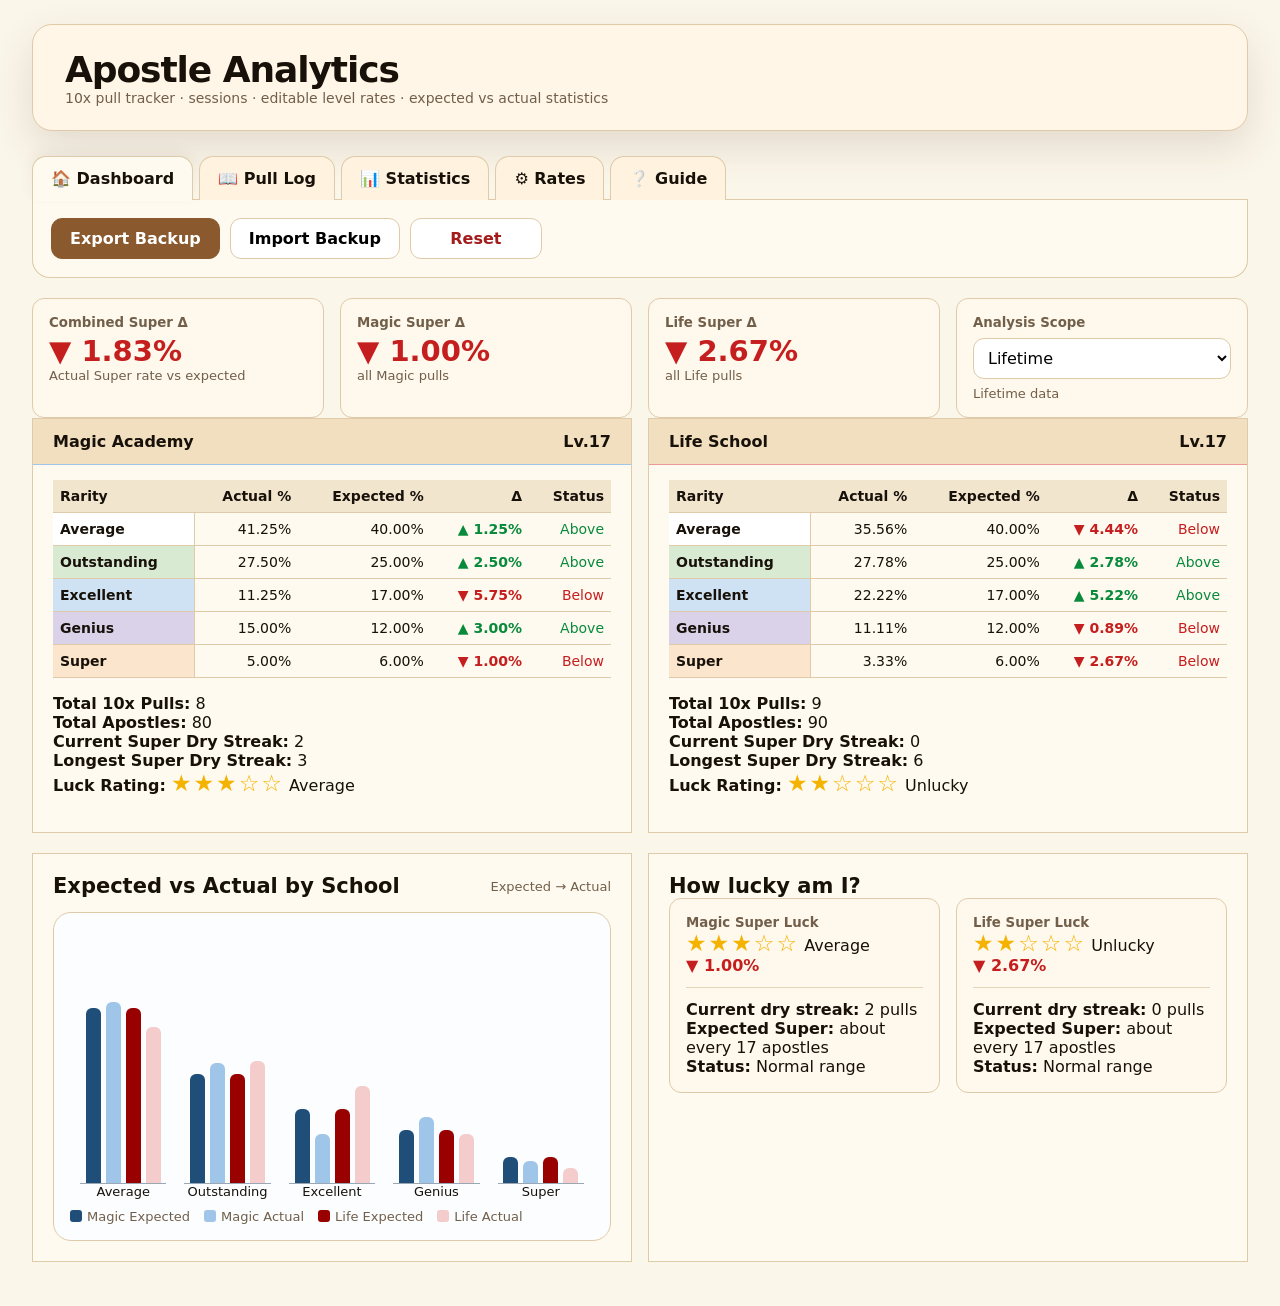
==== tools/apostle-analytics/index.html @ 28561709 "Update index.html" ====
<!DOCTYPE html><html lang="en"><head><meta charset="utf-8"><meta name="viewport" content="width=device-width,initial-scale=1"><title>Apostle Analytics | Snail Lab</title><style>
:root{--bg:#f7efe0;--panel:#fffaf0;--ink:#17110a;--muted:#715f4a;--line:#dfcaa9;--navy:#8a5a2e;--magic:#9fc5e8;--magicDark:#1f4e79;--life:#ea9999;--lifeDark:#990000;--lifeLight:#f4cccc;--avg:#fff;--out:#d9ead3;--exc:#cfe2f3;--gen:#d9d2e9;--sup:#fce5cd;--good:#088a3b;--bad:#c51e1e;--warn:#fff2cc;--shadow:0 16px 38px rgba(22,33,54,.12);--r:22px}*{box-sizing:border-box}body{margin:0;font-family:Inter,system-ui,-apple-system,Segoe UI,Arial,sans-serif;background:#fbf6ea;color:var(--ink)}header{background:#fff6e7;border:1px solid var(--line);border-radius:20px;margin:24px 32px 0;box-shadow:0 16px 40px rgba(76,52,28,.14)}.top{max-width:1500px;margin:0 auto;padding:24px 32px;display:flex;gap:18px;align-items:center;justify-content:space-between}h1{margin:0;font-size:36px;letter-spacing:-.03em}.sub,.muted{color:var(--muted);font-size:14px}.header-actions{display:flex;align-items:center;gap:10px;flex-wrap:wrap}.tool-menu{position:relative}.tool-menu-btn{padding:9px 14px}.tool-menu-panel{position:absolute;right:0;top:calc(100% + 8px);display:none;min-width:180px;background:#fffaf0;border:1px solid var(--line);border-radius:14px;box-shadow:var(--shadow);padding:8px;z-index:20}.tool-menu.open .tool-menu-panel{display:grid;gap:7px}.tool-menu-panel button{width:100%;text-align:left}.tool-menu-panel .danger{text-align:left}.btns{display:flex;gap:9px;flex-wrap:wrap}button,input,select{font:inherit}button{border:1px solid var(--line);background:white;border-radius:11px;padding:9px 13px;font-weight:750;cursor:pointer}button.primary{background:var(--navy);border-color:var(--navy);color:white}button.primary:hover{filter:brightness(.95)}button.danger{color:#a31b1b}.layout{max-width:1500px;margin:0 auto;padding:24px 32px;display:grid;grid-template-columns:180px 1fr;gap:24px}.tool-nav{background:#fff8ec;border:1px solid var(--line);border-radius:16px 16px 0 0;box-shadow:none;padding:0;height:max-content;position:sticky;top:16px;overflow:hidden}.navbtn{display:block;width:100%;text-align:left;margin:0;border-radius:0;background:transparent;border:0;border-bottom:1px solid rgba(223,202,169,.55);padding:14px 18px}.navbtn.active{background:var(--navy);color:white}main{min-width:0}.view{display:none}.view.active{display:block}.card{background:#fffaf0;border:1px solid var(--line);border-radius:0;box-shadow:none;padding:20px;margin-bottom:20px}.section-title{display:flex;align-items:center;justify-content:space-between;gap:12px;margin-bottom:14px}h2{margin:0;font-size:21px}.grid{display:grid;gap:16px}.g2{grid-template-columns:repeat(2,minmax(0,1fr))}.g4{grid-template-columns:repeat(4,minmax(0,1fr))}.metric{background:#fff8ec;border:1px solid var(--line);border-radius:12px;padding:16px;box-shadow:none}.metric small{display:block;color:var(--muted);font-weight:800}.value{font-size:29px;font-weight:900;margin-top:4px}.good{color:var(--good)!important}.bad{color:var(--bad)!important}.school-head{margin:-20px -20px 15px;padding:13px 20px;font-weight:900;display:flex;justify-content:space-between}.magic-head{background:var(--magic)}.life-head{background:var(--life)}table{width:100%;border-collapse:collapse;font-size:14px}th,td{border-bottom:1px solid var(--line);padding:8px 7px;text-align:right}th:first-child,td:first-child{text-align:left}th{background:#f2f5f9}.ravg{background:var(--avg)}.rout{background:var(--out)}.rexc{background:var(--exc)}.rgen{background:var(--gen)}.rsuper{background:var(--sup)}.delta{font-weight:900}label{display:block;font-size:13px;font-weight:800;margin:10px 0 5px}input,select{width:100%;border:1px solid var(--line);border-radius:11px;padding:9px 10px;background:white}.row{display:flex;gap:10px;align-items:end;flex-wrap:wrap}.row>*{flex:1;min-width:115px}.note{background:var(--warn);border:1px solid #eddc9a;border-radius:14px;padding:12px;color:#5c4a00;font-size:14px}.log-grid{display:grid;grid-template-columns:1fr 1fr;gap:22px}.log-table-wrap{max-height:620px;overflow:auto;border:1px solid var(--line);border-radius:16px}.log-table th{position:sticky;top:0;z-index:1}.log-table input{padding:5px;text-align:center;border-radius:8px}.log-table tr.break td{border-top:3px solid #8aa0b8}.total-ok{background:#d9f8e3;font-weight:900}.total-bad{background:#ffe1e1;font-weight:900;color:var(--bad)}.chartbox{border:1px solid var(--line);border-radius:18px;padding:16px;background:#fbfdff}.bar-chart{height:270px;display:flex;align-items:end;gap:18px;padding:10px 10px 0}.group{flex:1;min-width:70px;text-align:center}.bars{height:220px;display:flex;align-items:end;justify-content:center;gap:5px;border-bottom:1px solid #9aa7b5}.bars span{width:15px;border-radius:6px 6px 0 0;display:block;min-height:2px}.mexp{background:var(--magicDark)}.mact{background:var(--magic)}.lexp{background:var(--lifeDark)}.lact{background:var(--lifeLight)}.legend{display:flex;gap:14px;flex-wrap:wrap;font-size:13px;color:var(--muted);margin-top:10px}.key{display:inline-block;width:12px;height:12px;border-radius:3px;margin-right:5px;vertical-align:-1px}.timeline{height:330px}.analytics-grid{display:grid;grid-template-columns:minmax(360px,.82fr) minmax(420px,1.18fr);gap:20px}.session-stats-wrap{margin-top:12px}.session-summary-table{border:1px solid var(--line);border-radius:14px;overflow:hidden;margin-bottom:14px}.session-detail-grid{display:grid;grid-template-columns:repeat(2,minmax(0,1fr));gap:16px}.session-detail-grid .card{margin-bottom:0}.session-detail-grid .school-head{margin:-20px -20px 15px}@media(max-width:900px){.session-detail-grid{grid-template-columns:1fr}}.session-actions{display:flex;justify-content:space-between;align-items:center;gap:12px;flex-wrap:wrap}.session-note{color:var(--muted);font-size:13px}.timeline svg{width:100%;height:100%}.session-pill{display:inline-flex;gap:8px;background:#eef2ff;color:#24346b;border-radius:999px;padding:6px 10px;font-weight:900;font-size:13px}.stars{font-size:23px;letter-spacing:2px;color:#f5b301}.small{font-size:13px}
.session-row button{align-self:end}.school-head{background:#f1dfbf!important;color:#17110a}.magic-head{border-bottom:1px solid #9fc5e8}.life-head{border-bottom:1px solid #ea9999}.ravg,.rout,.rexc,.rgen,.rsuper{background:#fffaf0}th{background:#f2e5ce}.log-table input{background:#fffef9}.note{display:none}
.card table tr.ravg td,
.card table tr.rout td,
.card table tr.rexc td,
.card table tr.rgen td,
.card table tr.rsuper td { background: transparent; }
.card table tr.ravg td:first-child, .log-table td.ravg, input.addInput[data-r="avg"] { background: var(--avg); }
.card table tr.rout td:first-child, .log-table td.rout, input.addInput[data-r="out"] { background: var(--out); }
.card table tr.rexc td:first-child, .log-table td.rexc, input.addInput[data-r="exc"] { background: var(--exc); }
.card table tr.rgen td:first-child, .log-table td.rgen, input.addInput[data-r="gen"] { background: var(--gen); }
.card table tr.rsuper td:first-child, .log-table td.rsuper, input.addInput[data-r="super"] { background: var(--sup); }
.card table tr.ravg td:first-child,
.card table tr.rout td:first-child,
.card table tr.rexc td:first-child,
.card table tr.rgen td:first-child,
.card table tr.rsuper td:first-child {
  font-weight: 900;
  border-right: 1px solid var(--line);
}
.log-table input { background: rgba(255,255,255,.82); }
.top .btns button{padding:8px 14px;font-size:14px}
#log .card:first-child{padding-bottom:22px}
#log .session-row{margin-bottom:18px!important}
#log .row:not(.session-row){gap:12px}
#log .row:not(.session-row)>div{min-width:120px}
#log .row:not(.session-row)>button{min-width:150px;max-width:180px}
.log-table th:first-child,.log-table td:first-child{text-align:center;width:48px}
.tool-nav{border-radius:16px;box-shadow:0 14px 32px rgba(76,52,28,.08)}
.navbtn.active{font-weight:900}
@media(max-width:1100px){.layout{grid-template-columns:1fr}.tool-nav{position:static}.g4{grid-template-columns:repeat(2,1fr)}.log-grid,.g2,.analytics-grid{grid-template-columns:1fr}}@media(max-width:650px){.top,.layout{padding:14px}.g4{grid-template-columns:1fr}.bar-chart{gap:7px}.bars span{width:10px}h1{font-size:21px}}

/* Apostle tabs layout polish */
.top{justify-content:flex-start;}
.layout{display:block;max-width:1500px;margin:0 auto;padding:24px 32px;}
.tool-nav{position:static;display:flex;align-items:flex-end;gap:0;background:transparent;border:0;border-radius:0;box-shadow:none;overflow:visible;margin:0 0 0 0;padding:0;}
.navbtn{width:auto;display:inline-flex;align-items:center;gap:6px;text-align:center;border:1px solid var(--line);border-bottom:0;border-radius:14px 14px 0 0;background:#fff8ec;margin:0 6px 0 0;padding:12px 18px;}
.navbtn.active{background:var(--navy);border-color:var(--navy);color:white;}
.utility-actions{background:#fffaf0;border:1px solid var(--line);padding:18px;border-radius:0 18px 18px 18px;margin-bottom:20px;display:flex;gap:10px;flex-wrap:wrap;align-items:center;}
.utility-actions button{padding:10px 18px;min-width:132px;}
.view>.grid:first-child,.view>.card:first-child{margin-top:0;}
@media(max-width:650px){.layout{padding:14px}.tool-nav{overflow-x:auto;white-space:nowrap;padding-bottom:0}.navbtn{flex:0 0 auto;padding:10px 14px}.utility-actions{border-radius:0 14px 14px 14px}.utility-actions button{flex:1;min-width:120px}}

/* Biozilla-style top tabs */
.tool-nav{align-items:flex-end;margin-bottom:0;border-bottom:1px solid var(--line);}
.navbtn{background:#fff3df;color:var(--ink);font-weight:850;border-color:var(--line);position:relative;top:1px;}
.navbtn.active{background:#fffaf0!important;color:var(--ink)!important;border-color:var(--line)!important;border-bottom-color:#fffaf0!important;box-shadow:0 -4px 14px rgba(76,52,28,.06);}
.navbtn.active::after{content:"";position:absolute;left:0;right:0;bottom:-1px;height:2px;background:#fffaf0;}
.utility-actions{border-top:0;border-radius:0 0 18px 18px;margin-top:0;}
.dashboard-luck-grid{display:grid;grid-template-columns:1fr 1fr;gap:16px;}
.luck-prediction{margin-top:12px;padding-top:12px;border-top:1px solid rgba(223,202,169,.75);}
.stats-scope-card{border-radius:18px 18px 0 0;margin-bottom:20px;}
.stats-scope-row{display:grid;grid-template-columns:minmax(220px,360px) 1fr;gap:14px;align-items:end;}
#sessionStats .grid{margin-top:12px;}
@media(max-width:900px){.dashboard-luck-grid,.stats-scope-row{grid-template-columns:1fr}}

</style><link rel="stylesheet" href="/snail-lab/styles.css?v=4"></head><body>
<div class="app-shell">
  <div id="shared-sidebar"></div>
  <main class="main tool-main apostle-main">
<header><div class="top"><div><h1>Apostle Analytics</h1><div class="sub">10x pull tracker · sessions · editable level rates · expected vs actual statistics</div></div></div></header><div class="layout"><nav class="tool-nav"><button class="navbtn active" data-view="dashboard">🏠 Dashboard</button><button class="navbtn" data-view="log">📖 Pull Log</button><button class="navbtn" data-view="stats">📊 Statistics</button><button class="navbtn" data-view="rates">⚙️ Rates</button><button class="navbtn" data-view="guide">❔ Guide</button></nav><div class="utility-actions"><button class="primary" id="exportBtn" type="button">Export Backup</button><button id="importBtn" type="button">Import Backup</button><button class="danger" id="resetBtn" type="button">Reset</button></div><main>
<section id="dashboard" class="view active"><div class="grid g4"><div class="metric"><small>Combined Super Δ</small><div class="value" id="combinedDelta">0%</div><div class="muted small">Actual Super rate vs expected</div></div><div class="metric"><small>Magic Super Δ</small><div class="value" id="magicLuck">0%</div><div class="muted small">all Magic pulls</div></div><div class="metric"><small>Life Super Δ</small><div class="value" id="lifeLuck">0%</div><div class="muted small">all Life pulls</div></div><div class="metric"><small>Analysis Scope</small><select id="dashboardScope" style="margin-top:8px"></select><div class="muted small" id="dashboardScopeSub" style="margin-top:7px">Lifetime data</div></div></div><div class="grid g2"><div class="card"><div class="school-head magic-head"><span>Magic Academy</span><span id="dashMagicLevel">Lv.17</span></div><div id="dashMagicTable"></div></div><div class="card"><div class="school-head life-head"><span>Life School</span><span id="dashLifeLevel">Lv.17</span></div><div id="dashLifeTable"></div></div></div><div class="grid g2"><div class="card"><div class="section-title"><h2>Expected vs Actual by School</h2><span class="muted small">Expected → Actual</span></div><div id="dashChart" class="chartbox"></div></div><div class="card"><h2>How lucky am I?</h2><div id="luckCards"></div></div></div></section>
<section id="log" class="view"><div class="card"><div class="section-title"><h2>Add 10x Pull</h2><span class="session-pill">Current: <span id="activeSessionPill">Session 1</span></span></div><div class="row session-row" style="margin-bottom:12px"><div><label>Pull Log Session View</label><select id="logSessionSelect"></select></div><button class="primary" id="newSessionBtn">Start New Session</button><div><label>Rename Active Session</label><input id="sessionNameInput" placeholder="Morning pulls"></div><button id="renameSessionBtn">Rename</button></div><div class="row"><div><label>School</label><select id="addSchool"><option>Magic</option><option>Life</option></select></div><div><label>Average</label><input class="addInput" data-r="avg" type="number" min="0" max="10" value="0"></div><div><label>Outstanding</label><input class="addInput" data-r="out" type="number" min="0" max="10" value="0"></div><div><label>Excellent</label><input class="addInput" data-r="exc" type="number" min="0" max="10" value="0"></div><div><label>Genius</label><input class="addInput" data-r="gen" type="number" min="0" max="10" value="0"></div><div><label>Super</label><input class="addInput" data-r="super" type="number" min="0" max="10" value="0"></div><div><label>Total</label><input id="addTotal" readonly value="0"></div><button class="primary" id="addPullBtn">Add</button></div></div><div class="card"><div class="session-actions"><h2>Session Statistics</h2><span class="session-note">Selected Pull Log session only</span></div><div id="sessionStats" class="session-stats-wrap"></div></div><div class="log-grid"><div class="card"><div class="school-head magic-head"><span>Magic Academy Pulls</span><span id="magicLogCount"></span></div><div class="log-table-wrap"><table class="log-table" id="magicLogTable"></table></div></div><div class="card"><div class="school-head life-head"><span>Life School Pulls</span><span id="lifeLogCount"></span></div><div class="log-table-wrap"><table class="log-table" id="lifeLogTable"></table></div></div></div></section>
<section id="stats" class="view"><div class="card stats-scope-card"><div class="section-title"><h2>Statistics View</h2><span class="muted small" id="statsScopeSub">Lifetime data</span></div><div class="stats-scope-row"><div><label>View</label><select id="statsScope"></select></div><div class="muted small">Changes the Academy tables, Compare Schools, and Rate Gap Timeline together.</div></div></div><div class="grid g2"><div class="card"><div class="school-head magic-head"><span>Magic Academy</span></div><div id="statsMagic"></div></div><div class="card"><div class="school-head life-head"><span>Life School</span></div><div id="statsLife"></div></div></div><div class="analytics-grid"><div class="card"><h2>Compare Schools</h2><div id="compareSchools"></div></div><div class="card"><div class="section-title"><h2>Rate Gap Timeline</h2><span class="muted small">Δ = Actual % − Expected %</span></div><div class="row"><div><label>Metric</label><select id="timelineMetric"><option value="overall">Overall</option><option value="avg">Average</option><option value="out">Outstanding</option><option value="exc">Excellent</option><option value="gen">Genius</option><option value="super">Super</option></select></div></div><div id="timelineChart" class="chartbox timeline" style="margin-top:16px"></div></div></div></section>
<section id="rates" class="view"><div class="card"><div class="section-title"><h2>Current Levels</h2><span class="muted small">New pulls use these levels automatically</span></div><div class="row"><div><label>Magic Level</label><input id="magicLevel" type="number" min="1"></div><div><label>Life Level</label><input id="lifeLevel" type="number" min="1"></div><button id="saveLevelsBtn">Save Levels</button></div></div><div class="card"><h2>Edit Rates by School + Level</h2><div class="row"><div><label>School</label><select id="rateSchool"><option>Magic</option><option>Life</option></select></div><div><label>Level</label><input id="rateLevel" type="number" min="1" value="17"></div></div><div class="row"><div><label>Average %</label><input class="rateInput" data-r="avg" type="number" step=".01"></div><div><label>Outstanding %</label><input class="rateInput" data-r="out" type="number" step=".01"></div><div><label>Excellent %</label><input class="rateInput" data-r="exc" type="number" step=".01"></div><div><label>Genius %</label><input class="rateInput" data-r="gen" type="number" step=".01"></div><div><label>Super %</label><input class="rateInput" data-r="super" type="number" step=".01"></div><button class="primary" id="saveRatesBtn">Save Rates</button></div><div class="note" style="margin-top:14px">Old pulls stay accurate because each pull stores the school level from when it was entered.</div></div><div class="card"><h2>Saved Rates</h2><div id="savedRates"></div></div></section>
<section id="guide" class="view"><div class="card"><h2>How to use</h2><p>Start a new current session before your morning/evening summons. Add each 10x pull in the Pull Log. If a school levels up, update its level and rates before logging new pulls.</p><p><b>Δ</b> means Actual % minus Expected %. ▲ means above expected; ▼ means below expected.</p><p>Use Export Backup before clearing browser data or moving devices.</p></div></section>
</main></div><script>
const R=[["avg","Average","ravg"],["out","Outstanding","rout"],["exc","Excellent","rexc"],["gen","Genius","rgen"],["super","Super","rsuper"]],DEFAULT={avg:.40,out:.25,exc:.17,gen:.12,super:.06};
const seed=[["Magic",1,17,5,2,0,2,1],["Magic",1,17,4,2,2,1,1],["Magic",1,17,6,3,1,0,0],["Magic",1,17,4,5,0,1,0],["Magic",1,17,3,2,3,2,0],["Magic",1,17,4,1,1,2,2],["Magic",1,17,2,4,1,3,0],["Magic",1,17,5,3,1,1,0],["Life",1,17,3,3,1,3,0],["Life",1,17,4,2,2,2,0],["Life",1,17,3,3,3,1,0],["Life",1,17,4,3,3,0,0],["Life",1,17,5,2,2,1,0],["Life",1,17,6,2,2,0,0],["Life",1,17,2,4,2,1,1],["Life",1,17,4,2,3,1,0],["Life",1,17,1,4,2,1,2]].map(a=>({school:a[0],session:a[1],level:a[2],avg:a[3],out:a[4],exc:a[5],gen:a[6],super:a[7]}));
let state=JSON.parse(localStorage.getItem("snailApostleV1")||"null")||{levels:{Magic:17,Life:17},activeSession:1,sessions:{1:{name:"Session 1"}},rates:{Magic:{17:DEFAULT},Life:{17:DEFAULT}},pulls:seed};
function save(){localStorage.setItem("snailApostleV1",JSON.stringify(state))}function rate(s,l){return {...DEFAULT,...((state.rates[s]||{})[String(l)]||{})}}function sum(p){return R.reduce((a,[k])=>a+(+p[k]||0),0)}function pct(n){return(n*100).toFixed(2)+"%"}function spct(n){return(n>=0?"▲ ":"▼ ")+Math.abs(n*100).toFixed(2)+"%"}function cls(n){return n>=0?"good":"bad"}function filtered(s=null,se=null){return state.pulls.filter(p=>(!s||p.school==s)&&(!se||p.session==se))}function sessionName(n){return(state.sessions[n]&&state.sessions[n].name)||("Session "+n)}
function summarize(s,se=null,rows=null){let arr=rows||filtered(s,se),c=Object.fromEntries(R.map(([k])=>[k,0])),e=Object.fromEntries(R.map(([k])=>[k,0])),total=0;arr.forEach(p=>{let t=sum(p),ra=rate(p.school,p.level);total+=t;R.forEach(([k])=>{c[k]+=+p[k]||0;e[k]+=t*ra[k]})});return{rows:arr,c,e,total}}
function deltaFor(s,k,se=null,rows=null){let z=summarize(s,se,rows);if(!z.total)return 0;if(k=="overall"){let d=0;R.forEach(([x])=>d+=Math.abs(z.c[x]/z.total-z.e[x]/z.total));return d/5}return z.c[k]/z.total-z.e[k]/z.total}
function dry(s,type,se=null){let rows=filtered(s,se),cur=0,best=0;rows.forEach(p=>{if((+p.super||0)>0){best=Math.max(best,cur);cur=0}else cur++});if(type=="current"){let c=0;for(let i=rows.length-1;i>=0;i--){if((+rows[i].super||0)>0)break;c++}return c}return Math.max(best,cur)}function luckScore(s,se=null){let d=deltaFor(s,"super",se);if(d>.04)return 5;if(d>.015)return 4;if(d>-.015)return 3;if(d>-.04)return 2;return 1}function stars(n){return`<span class="stars">${"★".repeat(n)}${"☆".repeat(5-n)}</span> ${["","Very unlucky","Unlucky","Average","Lucky","Very lucky"][n]}`}
function table(s,se=null){let z=summarize(s,se),h='<table><thead><tr><th>Rarity</th><th>Actual %</th><th>Expected %</th><th>Δ</th><th>Status</th></tr></thead><tbody>';R.forEach(([k,l,rc])=>{let a=z.total?z.c[k]/z.total:0,e=z.total?z.e[k]/z.total:rate(s,state.levels[s])[k],d=a-e;h+=`<tr class="${rc}"><td>${l}</td><td>${pct(a)}</td><td>${pct(e)}</td><td class="delta ${cls(d)}">${spct(d)}</td><td class="${cls(d)}">${d>=0?"Above":"Below"}</td></tr>`});return h+`</tbody></table><p><b>Total 10x Pulls:</b> ${z.rows.length}<br><b>Total Apostles:</b> ${z.total}<br><b>Current Super Dry Streak:</b> ${dry(s,"current",se)}<br><b>Longest Super Dry Streak:</b> ${dry(s,"longest",se)}<br><b>Luck Rating:</b> ${stars(luckScore(s,se))}</p>`}
function barChart(id,se=null){let max=.5,h='<div class="bar-chart">';R.forEach(([k,l])=>{let m=summarize("Magic",se),li=summarize("Life",se),me=m.total?m.e[k]/m.total:rate("Magic",state.levels.Magic)[k],ma=m.total?m.c[k]/m.total:0,le=li.total?li.e[k]/li.total:rate("Life",state.levels.Life)[k],la=li.total?li.c[k]/li.total:0;h+=`<div class="group"><div class="bars"><span class="mexp" style="height:${me/max*100}%"></span><span class="mact" style="height:${ma/max*100}%"></span><span class="lexp" style="height:${le/max*100}%"></span><span class="lact" style="height:${la/max*100}%"></span></div><div class="small">${l}</div></div>`});document.getElementById(id).innerHTML=h+'</div><div class="legend"><span><i class="key mexp"></i>Magic Expected</span><span><i class="key mact"></i>Magic Actual</span><span><i class="key lexp"></i>Life Expected</span><span><i class="key lact"></i>Life Actual</span></div>'}
function dashboardScopeControls(){let el=document.getElementById("dashboardScope");if(!el)return null;let old=el.value||"Lifetime",ss=[...new Set(state.pulls.map(p=>p.session).concat([state.activeSession]))].sort((a,b)=>a-b);el.innerHTML='<option value="Lifetime">Lifetime</option><option value="Current">Current Session</option>'+ss.map(s=>`<option value="${s}">${sessionName(s)}</option>`).join("");el.value=[...el.options].some(o=>o.value==old)?old:"Lifetime";el.onchange=renderAll;let v=el.value,se=v=="Lifetime"?null:(v=="Current"?state.activeSession:+v);let sub=document.getElementById("dashboardScopeSub");if(sub)sub.textContent=v=="Lifetime"?"Lifetime data":(v=="Current"?"Current session: "+sessionName(state.activeSession):"Viewing "+sessionName(+v));return se}
function renderDashboard(){let dashScope=dashboardScopeControls();dashMagicLevel.textContent="Lv."+state.levels.Magic;dashLifeLevel.textContent="Lv."+state.levels.Life;dashMagicTable.innerHTML=table("Magic",dashScope);dashLifeTable.innerHTML=table("Life",dashScope);let md=deltaFor("Magic","super",dashScope),ld=deltaFor("Life","super",dashScope),cd=(md+ld)/2;[[combinedDelta,cd],[magicLuck,md],[lifeLuck,ld]].forEach(([el,v])=>{el.textContent=spct(v);el.className="value "+cls(v)});barChart("dashChart",dashScope);luckCards.innerHTML=`<div class="dashboard-luck-grid"><div class="metric"><small>Magic Super Luck</small><div>${stars(luckScore("Magic",dashScope))}</div><b class="${cls(md)}">${spct(md)}</b><div class="luck-prediction"><b>Current dry streak:</b> ${dry("Magic","current",dashScope)} pulls<br><b>Expected Super:</b> about every ${Math.round(1/rate("Magic",state.levels.Magic).super)} apostles<br><b>Status:</b> ${dry("Magic","current",dashScope)>Math.round(1/rate("Magic",state.levels.Magic).super)?"Slightly overdue":"Normal range"}</div></div><div class="metric"><small>Life Super Luck</small><div>${stars(luckScore("Life",dashScope))}</div><b class="${cls(ld)}">${spct(ld)}</b><div class="luck-prediction"><b>Current dry streak:</b> ${dry("Life","current",dashScope)} pulls<br><b>Expected Super:</b> about every ${Math.round(1/rate("Life",state.levels.Life).super)} apostles<br><b>Status:</b> ${dry("Life","current",dashScope)>Math.round(1/rate("Life",state.levels.Life).super)?"Slightly overdue":"Normal range"}</div></div></div>`}
function logSessionValue(){let el=document.getElementById("logSessionSelect");return el&&el.value?+el.value:state.activeSession}
function syncLogSessionSelect(){let el=document.getElementById("logSessionSelect");if(!el)return;let old=el.value||String(state.activeSession),ss=[...new Set(state.pulls.map(p=>p.session).concat([state.activeSession]))].sort((a,b)=>a-b);el.innerHTML=ss.map(s=>`<option value="${s}">${sessionName(s)}</option>`).join("");el.value=ss.includes(+old)?old:String(state.activeSession)}
function logTable(s,id){let selected=logSessionValue(),rows=filtered(s,selected),h='<thead><tr><th>#</th><th>Average</th><th>Outstanding</th><th>Excellent</th><th>Genius</th><th>Super</th><th>Total</th><th></th></tr></thead><tbody>';rows.forEach((p,idx)=>{let gi=state.pulls.indexOf(p),within=rows.indexOf(p)+1,br=(idx%10==0&&idx>0)?"break":"";h+=`<tr class="${br}"><td>${within}</td>${R.map(([k,l,rc])=>`<td class="${rc}"><input data-i="${gi}" data-k="${k}" type="number" min="0" max="10" value="${p[k]||0}"></td>`).join("")}<td class="${sum(p)==10?"total-ok":"total-bad"}">${sum(p)}</td><td><button data-del="${gi}">Delete</button></td></tr>`});if(!rows.length)h+=`<tr><td colspan="8" style="text-align:center;color:var(--muted);padding:22px">No ${s} pulls in ${sessionName(selected)} yet.</td></tr>`;document.getElementById(id).innerHTML=h+"</tbody>";document.getElementById(s.toLowerCase()+"LogCount").textContent=sessionName(selected)+" · "+rows.length+" pulls"}
function renderLog(){syncLogSessionSelect();logTable("Magic","magicLogTable");logTable("Life","lifeLogTable");activeSessionPill.textContent=sessionName(state.activeSession);let sel=document.getElementById("logSessionSelect");if(sel)sel.onchange=renderLog;document.querySelectorAll(".log-table input").forEach(i=>i.onchange=e=>{state.pulls[+e.target.dataset.i][e.target.dataset.k]=+e.target.value||0;save();renderAll()});document.querySelectorAll("button[data-del]").forEach(b=>b.onclick=e=>{state.pulls.splice(+e.target.dataset.del,1);save();renderAll()})}
function statsScopeControls(){let el=document.getElementById("statsScope");if(!el)return null;let old=el.value||"Lifetime",ss=[...new Set(state.pulls.map(p=>p.session).concat([state.activeSession]))].sort((a,b)=>a-b);el.innerHTML='<option value="Lifetime">Lifetime</option><option value="Current">Current Session</option>'+ss.map(s=>`<option value="${s}">${sessionName(s)}</option>`).join("");el.value=[...el.options].some(o=>o.value==old)?old:"Lifetime";el.onchange=renderAll;let v=el.value,se=v=="Lifetime"?null:(v=="Current"?state.activeSession:+v);let sub=document.getElementById("statsScopeSub");if(sub)sub.textContent=v=="Lifetime"?"Lifetime data":(v=="Current"?"Current session: "+sessionName(state.activeSession):"Viewing "+sessionName(+v));return se}
function renderTimeline(se=null){let k=timelineMetric.value;function pts(s){let rows=filtered(s,se);return rows.map((p,i)=>{let sub=rows.slice(0,i+1),c=Object.fromEntries(R.map(([kk])=>[kk,0])),e=Object.fromEntries(R.map(([kk])=>[kk,0])),tot=0;sub.forEach(q=>{let t=sum(q),ra=rate(q.school,q.level);tot+=t;R.forEach(([kk])=>{c[kk]+=+q[kk]||0;e[kk]+=t*ra[kk]})});if(!tot)return 0;if(k=="overall"){let d=0;R.forEach(([kk])=>d+=Math.abs(c[kk]/tot-e[kk]/tot));return d/5}return c[k]/tot-e[k]/tot})}let M=pts("Magic"),L=pts("Life"),all=[...M,...L,0],min=Math.min(...all)-.02,max=Math.max(...all)+.02,w=900,h=300,p=38;if(!M.length&&!L.length){timelineChart.innerHTML='<div class="muted small" style="padding:30px;text-align:center">No pulls in this view yet.</div>';return}function line(a){return a.map((y,i)=>`${p+(a.length<=1?0:i/(a.length-1)*(w-p*2))},${h-p-((y-min)/(max-min))*(h-p*2)}`).join(" ")}let zero=h-p-((0-min)/(max-min))*(h-p*2);timelineChart.innerHTML=`<svg viewBox="0 0 ${w} ${h}"><line x1="${p}" y1="${zero}" x2="${w-p}" y2="${zero}" stroke="#b8c4d1" stroke-width="2"/><polyline points="${line(M)}" fill="none" stroke="#1f4e79" stroke-width="4" stroke-linecap="round"/><polyline points="${line(L)}" fill="none" stroke="#990000" stroke-width="4" stroke-linecap="round"/><text x="${p}" y="20" fill="#637083" font-size="14">Selected statistics view only</text><text x="${w-180}" y="22" fill="#1f4e79" font-size="14">━ Magic</text><text x="${w-95}" y="22" fill="#990000" font-size="14">━ Life</text></svg>`}
function renderStats(){let se=statsScopeControls();statsMagic.innerHTML=table("Magic",se);statsLife.innerHTML=table("Life",se);compareSchools.innerHTML='<div id="compareChart" class="chartbox"></div>';barChart("compareChart",se);renderTimeline(se)}
function renderSessions(){let box=document.getElementById("sessionStats");if(!box)return;let selected=logSessionValue();let md=deltaFor("Magic","super",selected),ld=deltaFor("Life","super",selected);box.innerHTML=`<div class="section-title"><h2>${sessionName(selected)} Statistics</h2><span class="muted small">Only the selected Pull Log session</span></div><div class="session-summary-table"><table><thead><tr><th>Session</th><th>Magic Pulls</th><th>Life Pulls</th><th>Magic Super Δ</th><th>Life Super Δ</th></tr></thead><tbody><tr><td>${sessionName(selected)}</td><td>${filtered("Magic",selected).length}</td><td>${filtered("Life",selected).length}</td><td class="${cls(md)}">${spct(md)}</td><td class="${cls(ld)}">${spct(ld)}</td></tr></tbody></table></div><div class="session-detail-grid"><div class="card"><div class="school-head magic-head"><span>Magic Academy</span></div>${table("Magic",selected)}</div><div class="card"><div class="school-head life-head"><span>Life School</span></div>${table("Life",selected)}</div></div>`}
function loadRateInputs(){let s=rateSchool.value,l=rateLevel.value,r=rate(s,l);document.querySelectorAll(".rateInput").forEach(i=>i.value=(r[i.dataset.r]*100).toFixed(2).replace(".00",""))}function renderRates(){magicLevel.value=state.levels.Magic;lifeLevel.value=state.levels.Life;loadRateInputs();let h='<table><thead><tr><th>School</th><th>Level</th><th>Average</th><th>Outstanding</th><th>Excellent</th><th>Genius</th><th>Super</th></tr></thead><tbody>';["Magic","Life"].forEach(s=>Object.keys(state.rates[s]||{}).sort((a,b)=>a-b).forEach(l=>{let r=rate(s,l);h+=`<tr><td>${s}</td><td>${l}</td>${R.map(([k])=>`<td>${pct(r[k])}</td>`).join("")}</tr>`}));savedRates.innerHTML=h+"</tbody></table>"}
function renderAll(){renderDashboard();renderLog();renderStats();renderSessions();renderRates()}document.querySelectorAll(".navbtn").forEach(b=>b.onclick=()=>{document.querySelectorAll(".navbtn,.view").forEach(x=>x.classList.remove("active"));b.classList.add("active");let target=document.getElementById(b.dataset.view);if(target)target.classList.add("active");renderAll()});document.querySelectorAll(".addInput").forEach(i=>i.oninput=()=>addTotal.value=[...document.querySelectorAll(".addInput")].reduce((a,x)=>a+(+x.value||0),0));addPullBtn.onclick=()=>{let school=addSchool.value,p={school,session:state.activeSession,level:state.levels[school]};document.querySelectorAll(".addInput").forEach(i=>p[i.dataset.r]=+i.value||0);if(sum(p)!=10){alert("Pull must total 10.");return}state.pulls.push(p);document.querySelectorAll(".addInput").forEach(i=>i.value=0);addTotal.value=0;save();renderAll()};newSessionBtn.onclick=()=>{let nums=Object.keys(state.sessions).map(Number);state.activeSession=Math.max(0,...nums)+1;state.sessions[state.activeSession]={name:"Session "+state.activeSession};let el=document.getElementById("logSessionSelect");if(el)el.value=String(state.activeSession);save();renderAll()};renameSessionBtn.onclick=()=>{let v=sessionNameInput.value.trim();if(v){state.sessions[state.activeSession].name=v;sessionNameInput.value="";save();renderAll()}};saveLevelsBtn.onclick=()=>{state.levels.Magic=+magicLevel.value||17;state.levels.Life=+lifeLevel.value||17;save();renderAll()};rateSchool.onchange=loadRateInputs;rateLevel.onchange=loadRateInputs;saveRatesBtn.onclick=()=>{let s=rateSchool.value,l=rateLevel.value;state.rates[s]=state.rates[s]||{};state.rates[s][l]={};document.querySelectorAll(".rateInput").forEach(i=>state.rates[s][l][i.dataset.r]=(+i.value||0)/100);save();renderAll()};timelineMetric.onchange=renderAll;exportBtn.onclick=()=>{let a=document.createElement("a");a.href=URL.createObjectURL(new Blob([JSON.stringify(state,null,2)],{type:"application/json"}));a.download="super-snail-apostle-backup.json";a.click();URL.revokeObjectURL(a.href)};importBtn.onclick=()=>{let i=document.createElement("input");i.type="file";i.accept=".json";i.onchange=()=>{let f=i.files[0],r=new FileReader();r.onload=()=>{state=JSON.parse(r.result);save();renderAll()};r.readAsText(f)};i.click()};resetBtn.onclick=()=>{if(confirm("Reset all data?")){localStorage.removeItem("snailApostleV1");location.reload()}};renderAll();
</script>
<script src="/snail-lab/app.js?v=4"></script>
  </main>
</div>
</body></html>
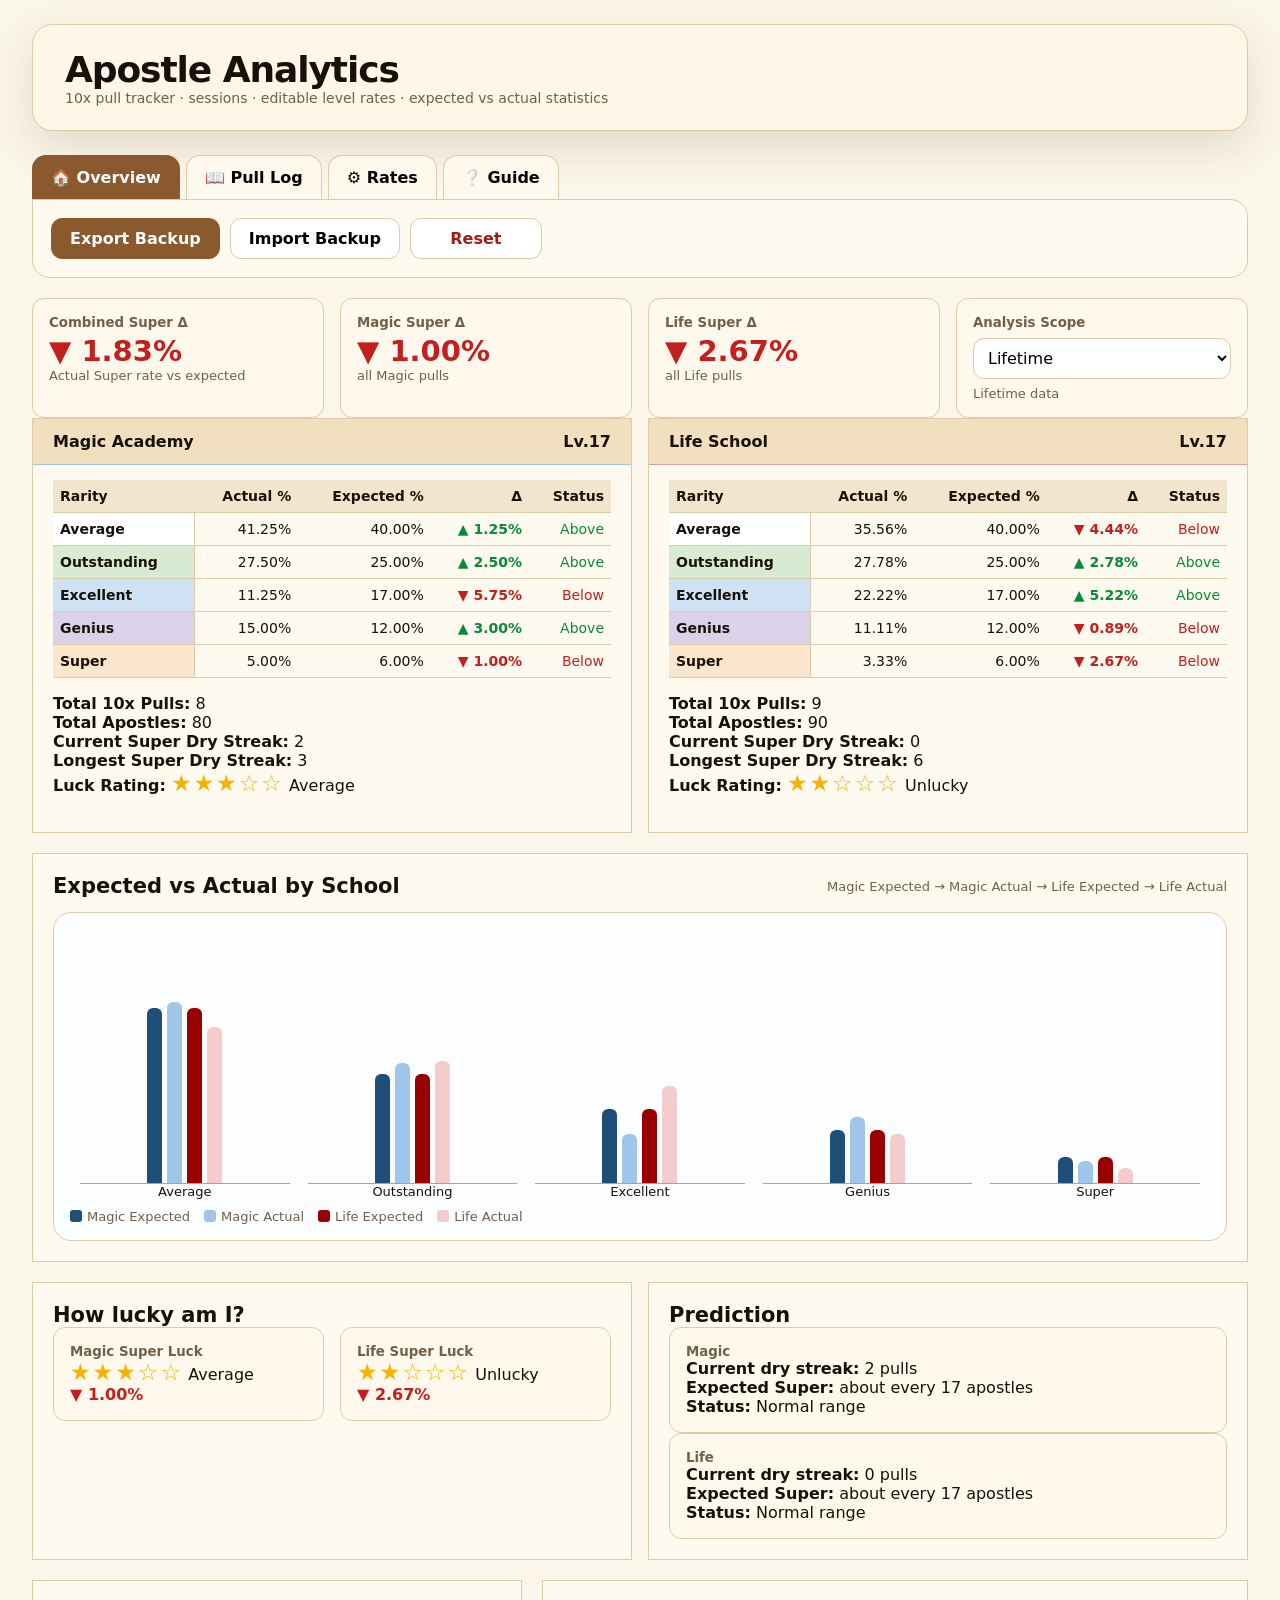
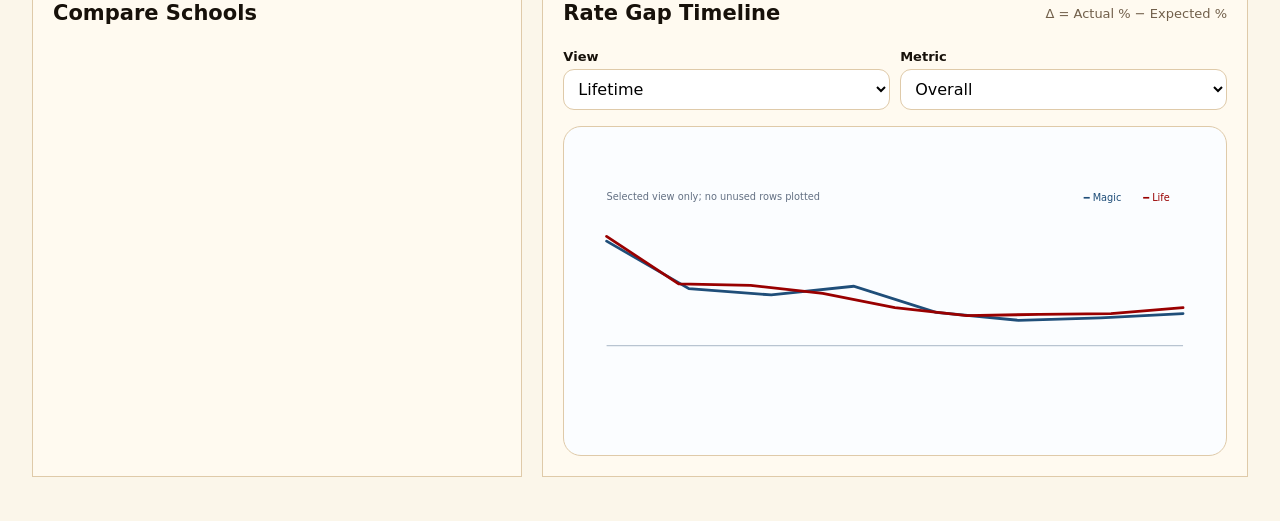
==== commit b3515b77: "Update index.html" ====
--- a/tools/apostle-analytics/index.html
+++ b/tools/apostle-analytics/index.html
@@ -1,5 +1,5 @@
 <!DOCTYPE html><html lang="en"><head><meta charset="utf-8"><meta name="viewport" content="width=device-width,initial-scale=1"><title>Apostle Analytics | Snail Lab</title><style>
-:root{--bg:#f7efe0;--panel:#fffaf0;--ink:#17110a;--muted:#715f4a;--line:#dfcaa9;--navy:#8a5a2e;--magic:#9fc5e8;--magicDark:#1f4e79;--life:#ea9999;--lifeDark:#990000;--lifeLight:#f4cccc;--avg:#fff;--out:#d9ead3;--exc:#cfe2f3;--gen:#d9d2e9;--sup:#fce5cd;--good:#088a3b;--bad:#c51e1e;--warn:#fff2cc;--shadow:0 16px 38px rgba(22,33,54,.12);--r:22px}*{box-sizing:border-box}body{margin:0;font-family:Inter,system-ui,-apple-system,Segoe UI,Arial,sans-serif;background:#fbf6ea;color:var(--ink)}header{background:#fff6e7;border:1px solid var(--line);border-radius:20px;margin:24px 32px 0;box-shadow:0 16px 40px rgba(76,52,28,.14)}.top{max-width:1500px;margin:0 auto;padding:24px 32px;display:flex;gap:18px;align-items:center;justify-content:space-between}h1{margin:0;font-size:36px;letter-spacing:-.03em}.sub,.muted{color:var(--muted);font-size:14px}.header-actions{display:flex;align-items:center;gap:10px;flex-wrap:wrap}.tool-menu{position:relative}.tool-menu-btn{padding:9px 14px}.tool-menu-panel{position:absolute;right:0;top:calc(100% + 8px);display:none;min-width:180px;background:#fffaf0;border:1px solid var(--line);border-radius:14px;box-shadow:var(--shadow);padding:8px;z-index:20}.tool-menu.open .tool-menu-panel{display:grid;gap:7px}.tool-menu-panel button{width:100%;text-align:left}.tool-menu-panel .danger{text-align:left}.btns{display:flex;gap:9px;flex-wrap:wrap}button,input,select{font:inherit}button{border:1px solid var(--line);background:white;border-radius:11px;padding:9px 13px;font-weight:750;cursor:pointer}button.primary{background:var(--navy);border-color:var(--navy);color:white}button.primary:hover{filter:brightness(.95)}button.danger{color:#a31b1b}.layout{max-width:1500px;margin:0 auto;padding:24px 32px;display:grid;grid-template-columns:180px 1fr;gap:24px}.tool-nav{background:#fff8ec;border:1px solid var(--line);border-radius:16px 16px 0 0;box-shadow:none;padding:0;height:max-content;position:sticky;top:16px;overflow:hidden}.navbtn{display:block;width:100%;text-align:left;margin:0;border-radius:0;background:transparent;border:0;border-bottom:1px solid rgba(223,202,169,.55);padding:14px 18px}.navbtn.active{background:var(--navy);color:white}main{min-width:0}.view{display:none}.view.active{display:block}.card{background:#fffaf0;border:1px solid var(--line);border-radius:0;box-shadow:none;padding:20px;margin-bottom:20px}.section-title{display:flex;align-items:center;justify-content:space-between;gap:12px;margin-bottom:14px}h2{margin:0;font-size:21px}.grid{display:grid;gap:16px}.g2{grid-template-columns:repeat(2,minmax(0,1fr))}.g4{grid-template-columns:repeat(4,minmax(0,1fr))}.metric{background:#fff8ec;border:1px solid var(--line);border-radius:12px;padding:16px;box-shadow:none}.metric small{display:block;color:var(--muted);font-weight:800}.value{font-size:29px;font-weight:900;margin-top:4px}.good{color:var(--good)!important}.bad{color:var(--bad)!important}.school-head{margin:-20px -20px 15px;padding:13px 20px;font-weight:900;display:flex;justify-content:space-between}.magic-head{background:var(--magic)}.life-head{background:var(--life)}table{width:100%;border-collapse:collapse;font-size:14px}th,td{border-bottom:1px solid var(--line);padding:8px 7px;text-align:right}th:first-child,td:first-child{text-align:left}th{background:#f2f5f9}.ravg{background:var(--avg)}.rout{background:var(--out)}.rexc{background:var(--exc)}.rgen{background:var(--gen)}.rsuper{background:var(--sup)}.delta{font-weight:900}label{display:block;font-size:13px;font-weight:800;margin:10px 0 5px}input,select{width:100%;border:1px solid var(--line);border-radius:11px;padding:9px 10px;background:white}.row{display:flex;gap:10px;align-items:end;flex-wrap:wrap}.row>*{flex:1;min-width:115px}.note{background:var(--warn);border:1px solid #eddc9a;border-radius:14px;padding:12px;color:#5c4a00;font-size:14px}.log-grid{display:grid;grid-template-columns:1fr 1fr;gap:22px}.log-table-wrap{max-height:620px;overflow:auto;border:1px solid var(--line);border-radius:16px}.log-table th{position:sticky;top:0;z-index:1}.log-table input{padding:5px;text-align:center;border-radius:8px}.log-table tr.break td{border-top:3px solid #8aa0b8}.total-ok{background:#d9f8e3;font-weight:900}.total-bad{background:#ffe1e1;font-weight:900;color:var(--bad)}.chartbox{border:1px solid var(--line);border-radius:18px;padding:16px;background:#fbfdff}.bar-chart{height:270px;display:flex;align-items:end;gap:18px;padding:10px 10px 0}.group{flex:1;min-width:70px;text-align:center}.bars{height:220px;display:flex;align-items:end;justify-content:center;gap:5px;border-bottom:1px solid #9aa7b5}.bars span{width:15px;border-radius:6px 6px 0 0;display:block;min-height:2px}.mexp{background:var(--magicDark)}.mact{background:var(--magic)}.lexp{background:var(--lifeDark)}.lact{background:var(--lifeLight)}.legend{display:flex;gap:14px;flex-wrap:wrap;font-size:13px;color:var(--muted);margin-top:10px}.key{display:inline-block;width:12px;height:12px;border-radius:3px;margin-right:5px;vertical-align:-1px}.timeline{height:330px}.analytics-grid{display:grid;grid-template-columns:minmax(360px,.82fr) minmax(420px,1.18fr);gap:20px}.session-stats-wrap{margin-top:12px}.session-summary-table{border:1px solid var(--line);border-radius:14px;overflow:hidden;margin-bottom:14px}.session-detail-grid{display:grid;grid-template-columns:repeat(2,minmax(0,1fr));gap:16px}.session-detail-grid .card{margin-bottom:0}.session-detail-grid .school-head{margin:-20px -20px 15px}@media(max-width:900px){.session-detail-grid{grid-template-columns:1fr}}.session-actions{display:flex;justify-content:space-between;align-items:center;gap:12px;flex-wrap:wrap}.session-note{color:var(--muted);font-size:13px}.timeline svg{width:100%;height:100%}.session-pill{display:inline-flex;gap:8px;background:#eef2ff;color:#24346b;border-radius:999px;padding:6px 10px;font-weight:900;font-size:13px}.stars{font-size:23px;letter-spacing:2px;color:#f5b301}.small{font-size:13px}
+:root{--bg:#f7efe0;--panel:#fffaf0;--ink:#17110a;--muted:#715f4a;--line:#dfcaa9;--navy:#8a5a2e;--magic:#9fc5e8;--magicDark:#1f4e79;--life:#ea9999;--lifeDark:#990000;--lifeLight:#f4cccc;--avg:#fff;--out:#d9ead3;--exc:#cfe2f3;--gen:#d9d2e9;--sup:#fce5cd;--good:#088a3b;--bad:#c51e1e;--warn:#fff2cc;--shadow:0 16px 38px rgba(22,33,54,.12);--r:22px}*{box-sizing:border-box}body{margin:0;font-family:Inter,system-ui,-apple-system,Segoe UI,Arial,sans-serif;background:#fbf6ea;color:var(--ink)}header{background:#fff6e7;border:1px solid var(--line);border-radius:20px;margin:24px 32px 0;box-shadow:0 16px 40px rgba(76,52,28,.14)}.top{max-width:1500px;margin:0 auto;padding:24px 32px;display:flex;gap:18px;align-items:center;justify-content:space-between}h1{margin:0;font-size:36px;letter-spacing:-.03em}.sub,.muted{color:var(--muted);font-size:14px}.header-actions{display:flex;align-items:center;gap:10px;flex-wrap:wrap}.tool-menu{position:relative}.tool-menu-btn{padding:9px 14px}.tool-menu-panel{position:absolute;right:0;top:calc(100% + 8px);display:none;min-width:180px;background:#fffaf0;border:1px solid var(--line);border-radius:14px;box-shadow:var(--shadow);padding:8px;z-index:20}.tool-menu.open .tool-menu-panel{display:grid;gap:7px}.tool-menu-panel button{width:100%;text-align:left}.tool-menu-panel .danger{text-align:left}.btns{display:flex;gap:9px;flex-wrap:wrap}button,input,select{font:inherit}button{border:1px solid var(--line);background:white;border-radius:11px;padding:9px 13px;font-weight:750;cursor:pointer}button.primary{background:var(--navy);border-color:var(--navy);color:white}button.primary:hover{filter:brightness(.95)}button.danger{color:#a31b1b}.layout{max-width:1500px;margin:0 auto;padding:24px 32px;display:grid;grid-template-columns:180px 1fr;gap:24px}.tool-nav{background:#fff8ec;border:1px solid var(--line);border-radius:16px 16px 0 0;box-shadow:none;padding:0;height:max-content;position:sticky;top:16px;overflow:hidden}.navbtn{display:block;width:100%;text-align:left;margin:0;border-radius:0;background:transparent;border:0;border-bottom:1px solid rgba(223,202,169,.55);padding:14px 18px}.navbtn.active{background:var(--navy);color:white}main{min-width:0}.view{display:none}.view.active{display:block}.card{background:#fffaf0;border:1px solid var(--line);border-radius:0;box-shadow:none;padding:20px;margin-bottom:20px}.section-title{display:flex;align-items:center;justify-content:space-between;gap:12px;margin-bottom:14px}h2{margin:0;font-size:21px}.grid{display:grid;gap:16px}.g2{grid-template-columns:repeat(2,minmax(0,1fr))}.g4{grid-template-columns:repeat(4,minmax(0,1fr))}.metric{background:#fff8ec;border:1px solid var(--line);border-radius:12px;padding:16px;box-shadow:none}.metric small{display:block;color:var(--muted);font-weight:800}.value{font-size:29px;font-weight:900;margin-top:4px}.good{color:var(--good)!important}.bad{color:var(--bad)!important}.school-head{margin:-20px -20px 15px;padding:13px 20px;font-weight:900;display:flex;justify-content:space-between}.magic-head{background:var(--magic)}.life-head{background:var(--life)}table{width:100%;border-collapse:collapse;font-size:14px}th,td{border-bottom:1px solid var(--line);padding:8px 7px;text-align:right}th:first-child,td:first-child{text-align:left}th{background:#f2f5f9}.ravg{background:var(--avg)}.rout{background:var(--out)}.rexc{background:var(--exc)}.rgen{background:var(--gen)}.rsuper{background:var(--sup)}.delta{font-weight:900}label{display:block;font-size:13px;font-weight:800;margin:10px 0 5px}input,select{width:100%;border:1px solid var(--line);border-radius:11px;padding:9px 10px;background:white}.row{display:flex;gap:10px;align-items:end;flex-wrap:wrap}.row>*{flex:1;min-width:115px}.note{background:var(--warn);border:1px solid #eddc9a;border-radius:14px;padding:12px;color:#5c4a00;font-size:14px}.log-grid{display:grid;grid-template-columns:1fr 1fr;gap:22px}.log-table-wrap{max-height:620px;overflow:auto;border:1px solid var(--line);border-radius:16px}.log-table th{position:sticky;top:0;z-index:1}.log-table input{padding:5px;text-align:center;border-radius:8px}.log-table tr.break td{border-top:3px solid #8aa0b8}.total-ok{background:#d9f8e3;font-weight:900}.total-bad{background:#ffe1e1;font-weight:900;color:var(--bad)}.chartbox{border:1px solid var(--line);border-radius:18px;padding:16px;background:#fbfdff}.bar-chart{height:270px;display:flex;align-items:end;gap:18px;padding:10px 10px 0}.group{flex:1;min-width:70px;text-align:center}.bars{height:220px;display:flex;align-items:end;justify-content:center;gap:5px;border-bottom:1px solid #9aa7b5}.bars span{width:15px;border-radius:6px 6px 0 0;display:block;min-height:2px}.mexp{background:var(--magicDark)}.mact{background:var(--magic)}.lexp{background:var(--lifeDark)}.lact{background:var(--lifeLight)}.legend{display:flex;gap:14px;flex-wrap:wrap;font-size:13px;color:var(--muted);margin-top:10px}.key{display:inline-block;width:12px;height:12px;border-radius:3px;margin-right:5px;vertical-align:-1px}.timeline{height:330px}.analytics-grid{display:grid;grid-template-columns:minmax(360px,.82fr) minmax(420px,1.18fr);gap:20px}.session-stats-wrap{max-height:260px;overflow:auto;border:1px solid var(--line);border-radius:14px;margin-top:12px}.session-stats-wrap table th{position:sticky;top:0;z-index:1}.session-actions{display:flex;justify-content:space-between;align-items:center;gap:12px;flex-wrap:wrap}.session-note{color:var(--muted);font-size:13px}.timeline svg{width:100%;height:100%}.session-pill{display:inline-flex;gap:8px;background:#eef2ff;color:#24346b;border-radius:999px;padding:6px 10px;font-weight:900;font-size:13px}.stars{font-size:23px;letter-spacing:2px;color:#f5b301}.small{font-size:13px}
 .session-row button{align-self:end}.school-head{background:#f1dfbf!important;color:#17110a}.magic-head{border-bottom:1px solid #9fc5e8}.life-head{border-bottom:1px solid #ea9999}.ravg,.rout,.rexc,.rgen,.rsuper{background:#fffaf0}th{background:#f2e5ce}.log-table input{background:#fffef9}.note{display:none}
 .card table tr.ravg td,
 .card table tr.rout td,
@@ -39,32 +39,18 @@
 .navbtn.active{background:var(--navy);border-color:var(--navy);color:white;}
 .utility-actions{background:#fffaf0;border:1px solid var(--line);padding:18px;border-radius:0 18px 18px 18px;margin-bottom:20px;display:flex;gap:10px;flex-wrap:wrap;align-items:center;}
 .utility-actions button{padding:10px 18px;min-width:132px;}
+.new-session-btn{flex:0 0 52px!important;min-width:52px!important;max-width:52px!important;font-size:22px;line-height:1;padding:9px 0!important;}
 .view>.grid:first-child,.view>.card:first-child{margin-top:0;}
 @media(max-width:650px){.layout{padding:14px}.tool-nav{overflow-x:auto;white-space:nowrap;padding-bottom:0}.navbtn{flex:0 0 auto;padding:10px 14px}.utility-actions{border-radius:0 14px 14px 14px}.utility-actions button{flex:1;min-width:120px}}
-
-/* Biozilla-style top tabs */
-.tool-nav{align-items:flex-end;margin-bottom:0;border-bottom:1px solid var(--line);}
-.navbtn{background:#fff3df;color:var(--ink);font-weight:850;border-color:var(--line);position:relative;top:1px;}
-.navbtn.active{background:#fffaf0!important;color:var(--ink)!important;border-color:var(--line)!important;border-bottom-color:#fffaf0!important;box-shadow:0 -4px 14px rgba(76,52,28,.06);}
-.navbtn.active::after{content:"";position:absolute;left:0;right:0;bottom:-1px;height:2px;background:#fffaf0;}
-.utility-actions{border-top:0;border-radius:0 0 18px 18px;margin-top:0;}
-.dashboard-luck-grid{display:grid;grid-template-columns:1fr 1fr;gap:16px;}
-.luck-prediction{margin-top:12px;padding-top:12px;border-top:1px solid rgba(223,202,169,.75);}
-.stats-scope-card{border-radius:18px 18px 0 0;margin-bottom:20px;}
-.stats-scope-row{display:grid;grid-template-columns:minmax(220px,360px) 1fr;gap:14px;align-items:end;}
-#sessionStats .grid{margin-top:12px;}
-@media(max-width:900px){.dashboard-luck-grid,.stats-scope-row{grid-template-columns:1fr}}
-
 </style><link rel="stylesheet" href="/snail-lab/styles.css?v=4"></head><body>
 <div class="app-shell">
   <div id="shared-sidebar"></div>
   <main class="main tool-main apostle-main">
-<header><div class="top"><div><h1>Apostle Analytics</h1><div class="sub">10x pull tracker · sessions · editable level rates · expected vs actual statistics</div></div></div></header><div class="layout"><nav class="tool-nav"><button class="navbtn active" data-view="dashboard">🏠 Dashboard</button><button class="navbtn" data-view="log">📖 Pull Log</button><button class="navbtn" data-view="stats">📊 Statistics</button><button class="navbtn" data-view="rates">⚙️ Rates</button><button class="navbtn" data-view="guide">❔ Guide</button></nav><div class="utility-actions"><button class="primary" id="exportBtn" type="button">Export Backup</button><button id="importBtn" type="button">Import Backup</button><button class="danger" id="resetBtn" type="button">Reset</button></div><main>
-<section id="dashboard" class="view active"><div class="grid g4"><div class="metric"><small>Combined Super Δ</small><div class="value" id="combinedDelta">0%</div><div class="muted small">Actual Super rate vs expected</div></div><div class="metric"><small>Magic Super Δ</small><div class="value" id="magicLuck">0%</div><div class="muted small">all Magic pulls</div></div><div class="metric"><small>Life Super Δ</small><div class="value" id="lifeLuck">0%</div><div class="muted small">all Life pulls</div></div><div class="metric"><small>Analysis Scope</small><select id="dashboardScope" style="margin-top:8px"></select><div class="muted small" id="dashboardScopeSub" style="margin-top:7px">Lifetime data</div></div></div><div class="grid g2"><div class="card"><div class="school-head magic-head"><span>Magic Academy</span><span id="dashMagicLevel">Lv.17</span></div><div id="dashMagicTable"></div></div><div class="card"><div class="school-head life-head"><span>Life School</span><span id="dashLifeLevel">Lv.17</span></div><div id="dashLifeTable"></div></div></div><div class="grid g2"><div class="card"><div class="section-title"><h2>Expected vs Actual by School</h2><span class="muted small">Expected → Actual</span></div><div id="dashChart" class="chartbox"></div></div><div class="card"><h2>How lucky am I?</h2><div id="luckCards"></div></div></div></section>
-<section id="log" class="view"><div class="card"><div class="section-title"><h2>Add 10x Pull</h2><span class="session-pill">Current: <span id="activeSessionPill">Session 1</span></span></div><div class="row session-row" style="margin-bottom:12px"><div><label>Pull Log Session View</label><select id="logSessionSelect"></select></div><button class="primary" id="newSessionBtn">Start New Session</button><div><label>Rename Active Session</label><input id="sessionNameInput" placeholder="Morning pulls"></div><button id="renameSessionBtn">Rename</button></div><div class="row"><div><label>School</label><select id="addSchool"><option>Magic</option><option>Life</option></select></div><div><label>Average</label><input class="addInput" data-r="avg" type="number" min="0" max="10" value="0"></div><div><label>Outstanding</label><input class="addInput" data-r="out" type="number" min="0" max="10" value="0"></div><div><label>Excellent</label><input class="addInput" data-r="exc" type="number" min="0" max="10" value="0"></div><div><label>Genius</label><input class="addInput" data-r="gen" type="number" min="0" max="10" value="0"></div><div><label>Super</label><input class="addInput" data-r="super" type="number" min="0" max="10" value="0"></div><div><label>Total</label><input id="addTotal" readonly value="0"></div><button class="primary" id="addPullBtn">Add</button></div></div><div class="card"><div class="session-actions"><h2>Session Statistics</h2><span class="session-note">Selected Pull Log session only</span></div><div id="sessionStats" class="session-stats-wrap"></div></div><div class="log-grid"><div class="card"><div class="school-head magic-head"><span>Magic Academy Pulls</span><span id="magicLogCount"></span></div><div class="log-table-wrap"><table class="log-table" id="magicLogTable"></table></div></div><div class="card"><div class="school-head life-head"><span>Life School Pulls</span><span id="lifeLogCount"></span></div><div class="log-table-wrap"><table class="log-table" id="lifeLogTable"></table></div></div></div></section>
-<section id="stats" class="view"><div class="card stats-scope-card"><div class="section-title"><h2>Statistics View</h2><span class="muted small" id="statsScopeSub">Lifetime data</span></div><div class="stats-scope-row"><div><label>View</label><select id="statsScope"></select></div><div class="muted small">Changes the Academy tables, Compare Schools, and Rate Gap Timeline together.</div></div></div><div class="grid g2"><div class="card"><div class="school-head magic-head"><span>Magic Academy</span></div><div id="statsMagic"></div></div><div class="card"><div class="school-head life-head"><span>Life School</span></div><div id="statsLife"></div></div></div><div class="analytics-grid"><div class="card"><h2>Compare Schools</h2><div id="compareSchools"></div></div><div class="card"><div class="section-title"><h2>Rate Gap Timeline</h2><span class="muted small">Δ = Actual % − Expected %</span></div><div class="row"><div><label>Metric</label><select id="timelineMetric"><option value="overall">Overall</option><option value="avg">Average</option><option value="out">Outstanding</option><option value="exc">Excellent</option><option value="gen">Genius</option><option value="super">Super</option></select></div></div><div id="timelineChart" class="chartbox timeline" style="margin-top:16px"></div></div></div></section>
+<header><div class="top"><div><h1>Apostle Analytics</h1><div class="sub">10x pull tracker · sessions · editable level rates · expected vs actual statistics</div></div></div></header><div class="layout"><nav class="tool-nav"><button class="navbtn active" data-view="dashboard">🏠 Overview</button><button class="navbtn" data-view="log">📖 Pull Log</button><button class="navbtn" data-view="rates">⚙️ Rates</button><button class="navbtn" data-view="guide">❔ Guide</button></nav><div class="utility-actions"><button class="primary" id="exportBtn" type="button">Export Backup</button><button id="importBtn" type="button">Import Backup</button><button class="danger" id="resetBtn" type="button">Reset</button></div><main>
+<section id="dashboard" class="view active"><div class="grid g4"><div class="metric"><small>Combined Super Δ</small><div class="value" id="combinedDelta">0%</div><div class="muted small">Actual Super rate vs expected</div></div><div class="metric"><small>Magic Super Δ</small><div class="value" id="magicLuck">0%</div><div class="muted small">all Magic pulls</div></div><div class="metric"><small>Life Super Δ</small><div class="value" id="lifeLuck">0%</div><div class="muted small">all Life pulls</div></div><div class="metric"><small>Analysis Scope</small><select id="dashboardScope" style="margin-top:8px"></select><div class="muted small" id="dashboardScopeSub" style="margin-top:7px">Lifetime data</div></div></div><div class="grid g2"><div class="card"><div class="school-head magic-head"><span>Magic Academy</span><span id="dashMagicLevel">Lv.17</span></div><div id="dashMagicTable"></div></div><div class="card"><div class="school-head life-head"><span>Life School</span><span id="dashLifeLevel">Lv.17</span></div><div id="dashLifeTable"></div></div></div><div class="card"><div class="section-title"><h2>Expected vs Actual by School</h2><span class="muted small">Magic Expected → Magic Actual → Life Expected → Life Actual</span></div><div id="dashChart" class="chartbox"></div></div><div class="grid g2"><div class="card"><h2>How lucky am I?</h2><div id="luckCards"></div></div><div class="card"><h2>Prediction</h2><div id="predictionCards"></div></div></div><div class="analytics-grid"><div class="card"><h2>Compare Schools</h2><div id="compareSchools"></div></div><div class="card"><div class="section-title"><h2>Rate Gap Timeline</h2><span class="muted small">Δ = Actual % − Expected %</span></div><div class="row"><div><label>View</label><select id="timelineView"></select></div><div><label>Metric</label><select id="timelineMetric"><option value="overall">Overall</option><option value="avg">Average</option><option value="out">Outstanding</option><option value="exc">Excellent</option><option value="gen">Genius</option><option value="super">Super</option></select></div></div><div id="timelineChart" class="chartbox timeline" style="margin-top:16px"></div></div></div></section>
+<section id="log" class="view"><div class="card"><div class="section-title"><h2>Add 10x Pull</h2><span class="session-pill">Logging to: <span id="activeSessionPill">Session 1</span></span></div><div class="row session-row" style="margin-bottom:12px"><div><label>Pull Log Session</label><select id="logSessionSelect"></select></div><button class="primary new-session-btn" id="newSessionBtn" title="Create new session">+</button><div><label>Rename Session</label><input id="sessionNameInput" placeholder="Morning pulls"></div><button id="renameSessionBtn">Rename</button></div><div class="row"><div><label>School</label><select id="addSchool"><option>Magic</option><option>Life</option></select></div><div><label>Average</label><input class="addInput" data-r="avg" type="number" min="0" max="10" value="0"></div><div><label>Outstanding</label><input class="addInput" data-r="out" type="number" min="0" max="10" value="0"></div><div><label>Excellent</label><input class="addInput" data-r="exc" type="number" min="0" max="10" value="0"></div><div><label>Genius</label><input class="addInput" data-r="gen" type="number" min="0" max="10" value="0"></div><div><label>Super</label><input class="addInput" data-r="super" type="number" min="0" max="10" value="0"></div><div><label>Total</label><input id="addTotal" readonly value="0"></div><button class="primary" id="addPullBtn">Add</button></div></div><div class="log-grid"><div class="card"><div class="school-head magic-head"><span>Magic Academy Pulls</span><span id="magicLogCount"></span></div><div class="log-table-wrap"><table class="log-table" id="magicLogTable"></table></div></div><div class="card"><div class="school-head life-head"><span>Life School Pulls</span><span id="lifeLogCount"></span></div><div class="log-table-wrap"><table class="log-table" id="lifeLogTable"></table></div></div></div></section>
 <section id="rates" class="view"><div class="card"><div class="section-title"><h2>Current Levels</h2><span class="muted small">New pulls use these levels automatically</span></div><div class="row"><div><label>Magic Level</label><input id="magicLevel" type="number" min="1"></div><div><label>Life Level</label><input id="lifeLevel" type="number" min="1"></div><button id="saveLevelsBtn">Save Levels</button></div></div><div class="card"><h2>Edit Rates by School + Level</h2><div class="row"><div><label>School</label><select id="rateSchool"><option>Magic</option><option>Life</option></select></div><div><label>Level</label><input id="rateLevel" type="number" min="1" value="17"></div></div><div class="row"><div><label>Average %</label><input class="rateInput" data-r="avg" type="number" step=".01"></div><div><label>Outstanding %</label><input class="rateInput" data-r="out" type="number" step=".01"></div><div><label>Excellent %</label><input class="rateInput" data-r="exc" type="number" step=".01"></div><div><label>Genius %</label><input class="rateInput" data-r="gen" type="number" step=".01"></div><div><label>Super %</label><input class="rateInput" data-r="super" type="number" step=".01"></div><button class="primary" id="saveRatesBtn">Save Rates</button></div><div class="note" style="margin-top:14px">Old pulls stay accurate because each pull stores the school level from when it was entered.</div></div><div class="card"><h2>Saved Rates</h2><div id="savedRates"></div></div></section>
-<section id="guide" class="view"><div class="card"><h2>How to use</h2><p>Start a new current session before your morning/evening summons. Add each 10x pull in the Pull Log. If a school levels up, update its level and rates before logging new pulls.</p><p><b>Δ</b> means Actual % minus Expected %. ▲ means above expected; ▼ means below expected.</p><p>Use Export Backup before clearing browser data or moving devices.</p></div></section>
+<section id="guide" class="view"><div class="card"><h2>How to use</h2><p>Start a session before your morning/evening summons. Add each 10x pull in the Pull Log. If a school levels up, update its level and rates before logging new pulls.</p><p><b>Δ</b> means Actual % minus Expected %. ▲ means above expected; ▼ means below expected.</p><p>Use Export Backup before clearing browser data or moving devices.</p></div></section>
 </main></div><script>
 const R=[["avg","Average","ravg"],["out","Outstanding","rout"],["exc","Excellent","rexc"],["gen","Genius","rgen"],["super","Super","rsuper"]],DEFAULT={avg:.40,out:.25,exc:.17,gen:.12,super:.06};
 const seed=[["Magic",1,17,5,2,0,2,1],["Magic",1,17,4,2,2,1,1],["Magic",1,17,6,3,1,0,0],["Magic",1,17,4,5,0,1,0],["Magic",1,17,3,2,3,2,0],["Magic",1,17,4,1,1,2,2],["Magic",1,17,2,4,1,3,0],["Magic",1,17,5,3,1,1,0],["Life",1,17,3,3,1,3,0],["Life",1,17,4,2,2,2,0],["Life",1,17,3,3,3,1,0],["Life",1,17,4,3,3,0,0],["Life",1,17,5,2,2,1,0],["Life",1,17,6,2,2,0,0],["Life",1,17,2,4,2,1,1],["Life",1,17,4,2,3,1,0],["Life",1,17,1,4,2,1,2]].map(a=>({school:a[0],session:a[1],level:a[2],avg:a[3],out:a[4],exc:a[5],gen:a[6],super:a[7]}));
@@ -72,21 +58,21 @@
 function save(){localStorage.setItem("snailApostleV1",JSON.stringify(state))}function rate(s,l){return {...DEFAULT,...((state.rates[s]||{})[String(l)]||{})}}function sum(p){return R.reduce((a,[k])=>a+(+p[k]||0),0)}function pct(n){return(n*100).toFixed(2)+"%"}function spct(n){return(n>=0?"▲ ":"▼ ")+Math.abs(n*100).toFixed(2)+"%"}function cls(n){return n>=0?"good":"bad"}function filtered(s=null,se=null){return state.pulls.filter(p=>(!s||p.school==s)&&(!se||p.session==se))}function sessionName(n){return(state.sessions[n]&&state.sessions[n].name)||("Session "+n)}
 function summarize(s,se=null,rows=null){let arr=rows||filtered(s,se),c=Object.fromEntries(R.map(([k])=>[k,0])),e=Object.fromEntries(R.map(([k])=>[k,0])),total=0;arr.forEach(p=>{let t=sum(p),ra=rate(p.school,p.level);total+=t;R.forEach(([k])=>{c[k]+=+p[k]||0;e[k]+=t*ra[k]})});return{rows:arr,c,e,total}}
 function deltaFor(s,k,se=null,rows=null){let z=summarize(s,se,rows);if(!z.total)return 0;if(k=="overall"){let d=0;R.forEach(([x])=>d+=Math.abs(z.c[x]/z.total-z.e[x]/z.total));return d/5}return z.c[k]/z.total-z.e[k]/z.total}
-function dry(s,type,se=null){let rows=filtered(s,se),cur=0,best=0;rows.forEach(p=>{if((+p.super||0)>0){best=Math.max(best,cur);cur=0}else cur++});if(type=="current"){let c=0;for(let i=rows.length-1;i>=0;i--){if((+rows[i].super||0)>0)break;c++}return c}return Math.max(best,cur)}function luckScore(s,se=null){let d=deltaFor(s,"super",se);if(d>.04)return 5;if(d>.015)return 4;if(d>-.015)return 3;if(d>-.04)return 2;return 1}function stars(n){return`<span class="stars">${"★".repeat(n)}${"☆".repeat(5-n)}</span> ${["","Very unlucky","Unlucky","Average","Lucky","Very lucky"][n]}`}
-function table(s,se=null){let z=summarize(s,se),h='<table><thead><tr><th>Rarity</th><th>Actual %</th><th>Expected %</th><th>Δ</th><th>Status</th></tr></thead><tbody>';R.forEach(([k,l,rc])=>{let a=z.total?z.c[k]/z.total:0,e=z.total?z.e[k]/z.total:rate(s,state.levels[s])[k],d=a-e;h+=`<tr class="${rc}"><td>${l}</td><td>${pct(a)}</td><td>${pct(e)}</td><td class="delta ${cls(d)}">${spct(d)}</td><td class="${cls(d)}">${d>=0?"Above":"Below"}</td></tr>`});return h+`</tbody></table><p><b>Total 10x Pulls:</b> ${z.rows.length}<br><b>Total Apostles:</b> ${z.total}<br><b>Current Super Dry Streak:</b> ${dry(s,"current",se)}<br><b>Longest Super Dry Streak:</b> ${dry(s,"longest",se)}<br><b>Luck Rating:</b> ${stars(luckScore(s,se))}</p>`}
+function dry(s,type){let rows=filtered(s),cur=0,best=0;rows.forEach(p=>{if((+p.super||0)>0){best=Math.max(best,cur);cur=0}else cur++});if(type=="current"){let c=0;for(let i=rows.length-1;i>=0;i--){if((+rows[i].super||0)>0)break;c++}return c}return Math.max(best,cur)}function luckScore(s){let d=deltaFor(s,"super");if(d>.04)return 5;if(d>.015)return 4;if(d>-.015)return 3;if(d>-.04)return 2;return 1}function stars(n){return`<span class="stars">${"★".repeat(n)}${"☆".repeat(5-n)}</span> ${["","Very unlucky","Unlucky","Average","Lucky","Very lucky"][n]}`}
+function table(s,se=null){let z=summarize(s,se),h='<table><thead><tr><th>Rarity</th><th>Actual %</th><th>Expected %</th><th>Δ</th><th>Status</th></tr></thead><tbody>';R.forEach(([k,l,rc])=>{let a=z.total?z.c[k]/z.total:0,e=z.total?z.e[k]/z.total:rate(s,state.levels[s])[k],d=a-e;h+=`<tr class="${rc}"><td>${l}</td><td>${pct(a)}</td><td>${pct(e)}</td><td class="delta ${cls(d)}">${spct(d)}</td><td class="${cls(d)}">${d>=0?"Above":"Below"}</td></tr>`});return h+`</tbody></table><p><b>Total 10x Pulls:</b> ${z.rows.length}<br><b>Total Apostles:</b> ${z.total}<br><b>Current Super Dry Streak:</b> ${dry(s,"current")}<br><b>Longest Super Dry Streak:</b> ${dry(s,"longest")}<br><b>Luck Rating:</b> ${stars(luckScore(s))}</p>`}
 function barChart(id,se=null){let max=.5,h='<div class="bar-chart">';R.forEach(([k,l])=>{let m=summarize("Magic",se),li=summarize("Life",se),me=m.total?m.e[k]/m.total:rate("Magic",state.levels.Magic)[k],ma=m.total?m.c[k]/m.total:0,le=li.total?li.e[k]/li.total:rate("Life",state.levels.Life)[k],la=li.total?li.c[k]/li.total:0;h+=`<div class="group"><div class="bars"><span class="mexp" style="height:${me/max*100}%"></span><span class="mact" style="height:${ma/max*100}%"></span><span class="lexp" style="height:${le/max*100}%"></span><span class="lact" style="height:${la/max*100}%"></span></div><div class="small">${l}</div></div>`});document.getElementById(id).innerHTML=h+'</div><div class="legend"><span><i class="key mexp"></i>Magic Expected</span><span><i class="key mact"></i>Magic Actual</span><span><i class="key lexp"></i>Life Expected</span><span><i class="key lact"></i>Life Actual</span></div>'}
-function dashboardScopeControls(){let el=document.getElementById("dashboardScope");if(!el)return null;let old=el.value||"Lifetime",ss=[...new Set(state.pulls.map(p=>p.session).concat([state.activeSession]))].sort((a,b)=>a-b);el.innerHTML='<option value="Lifetime">Lifetime</option><option value="Current">Current Session</option>'+ss.map(s=>`<option value="${s}">${sessionName(s)}</option>`).join("");el.value=[...el.options].some(o=>o.value==old)?old:"Lifetime";el.onchange=renderAll;let v=el.value,se=v=="Lifetime"?null:(v=="Current"?state.activeSession:+v);let sub=document.getElementById("dashboardScopeSub");if(sub)sub.textContent=v=="Lifetime"?"Lifetime data":(v=="Current"?"Current session: "+sessionName(state.activeSession):"Viewing "+sessionName(+v));return se}
-function renderDashboard(){let dashScope=dashboardScopeControls();dashMagicLevel.textContent="Lv."+state.levels.Magic;dashLifeLevel.textContent="Lv."+state.levels.Life;dashMagicTable.innerHTML=table("Magic",dashScope);dashLifeTable.innerHTML=table("Life",dashScope);let md=deltaFor("Magic","super",dashScope),ld=deltaFor("Life","super",dashScope),cd=(md+ld)/2;[[combinedDelta,cd],[magicLuck,md],[lifeLuck,ld]].forEach(([el,v])=>{el.textContent=spct(v);el.className="value "+cls(v)});barChart("dashChart",dashScope);luckCards.innerHTML=`<div class="dashboard-luck-grid"><div class="metric"><small>Magic Super Luck</small><div>${stars(luckScore("Magic",dashScope))}</div><b class="${cls(md)}">${spct(md)}</b><div class="luck-prediction"><b>Current dry streak:</b> ${dry("Magic","current",dashScope)} pulls<br><b>Expected Super:</b> about every ${Math.round(1/rate("Magic",state.levels.Magic).super)} apostles<br><b>Status:</b> ${dry("Magic","current",dashScope)>Math.round(1/rate("Magic",state.levels.Magic).super)?"Slightly overdue":"Normal range"}</div></div><div class="metric"><small>Life Super Luck</small><div>${stars(luckScore("Life",dashScope))}</div><b class="${cls(ld)}">${spct(ld)}</b><div class="luck-prediction"><b>Current dry streak:</b> ${dry("Life","current",dashScope)} pulls<br><b>Expected Super:</b> about every ${Math.round(1/rate("Life",state.levels.Life).super)} apostles<br><b>Status:</b> ${dry("Life","current",dashScope)>Math.round(1/rate("Life",state.levels.Life).super)?"Slightly overdue":"Normal range"}</div></div></div>`}
+function dashboardScopeControls(){let el=document.getElementById("dashboardScope");if(!el)return null;let old=el.value||"Lifetime",ss=[...new Set(state.pulls.map(p=>p.session).concat([state.activeSession]))].sort((a,b)=>a-b);el.innerHTML='<option value="Lifetime">Lifetime</option><option value="Current">Logging Session</option>'+ss.map(s=>`<option value="${s}">${sessionName(s)}</option>`).join("");el.value=[...el.options].some(o=>o.value==old)?old:"Lifetime";el.onchange=renderAll;let v=el.value,se=v=="Lifetime"?null:(v=="Current"?state.activeSession:+v);let sub=document.getElementById("dashboardScopeSub");if(sub)sub.textContent=v=="Lifetime"?"Lifetime data":(v=="Current"?"Logging session: "+sessionName(state.activeSession):"Viewing "+sessionName(+v));return se}
+function renderDashboard(){let dashScope=dashboardScopeControls();dashMagicLevel.textContent="Lv."+state.levels.Magic;dashLifeLevel.textContent="Lv."+state.levels.Life;dashMagicTable.innerHTML=table("Magic",dashScope);dashLifeTable.innerHTML=table("Life",dashScope);let md=deltaFor("Magic","super",dashScope),ld=deltaFor("Life","super",dashScope),cd=(md+ld)/2;[[combinedDelta,cd],[magicLuck,md],[lifeLuck,ld]].forEach(([el,v])=>{el.textContent=spct(v);el.className="value "+cls(v)});barChart("dashChart",dashScope);luckCards.innerHTML=`<div class="grid g2"><div class="metric"><small>Magic Super Luck</small><div>${stars(luckScore("Magic"))}</div><b class="${cls(md)}">${spct(md)}</b></div><div class="metric"><small>Life Super Luck</small><div>${stars(luckScore("Life"))}</div><b class="${cls(ld)}">${spct(ld)}</b></div></div>`;predictionCards.innerHTML=["Magic","Life"].map(s=>{let r=rate(s,state.levels[s]).super,exp=Math.round(1/r),st=dry(s,"current");return`<div class="metric"><small>${s}</small><b>Current dry streak:</b> ${st} pulls<br><b>Expected Super:</b> about every ${exp} apostles<br><b>Status:</b> ${st>exp?"Slightly overdue":"Normal range"}</div>`}).join("")}
 function logSessionValue(){let el=document.getElementById("logSessionSelect");return el&&el.value?+el.value:state.activeSession}
 function syncLogSessionSelect(){let el=document.getElementById("logSessionSelect");if(!el)return;let old=el.value||String(state.activeSession),ss=[...new Set(state.pulls.map(p=>p.session).concat([state.activeSession]))].sort((a,b)=>a-b);el.innerHTML=ss.map(s=>`<option value="${s}">${sessionName(s)}</option>`).join("");el.value=ss.includes(+old)?old:String(state.activeSession)}
 function logTable(s,id){let selected=logSessionValue(),rows=filtered(s,selected),h='<thead><tr><th>#</th><th>Average</th><th>Outstanding</th><th>Excellent</th><th>Genius</th><th>Super</th><th>Total</th><th></th></tr></thead><tbody>';rows.forEach((p,idx)=>{let gi=state.pulls.indexOf(p),within=rows.indexOf(p)+1,br=(idx%10==0&&idx>0)?"break":"";h+=`<tr class="${br}"><td>${within}</td>${R.map(([k,l,rc])=>`<td class="${rc}"><input data-i="${gi}" data-k="${k}" type="number" min="0" max="10" value="${p[k]||0}"></td>`).join("")}<td class="${sum(p)==10?"total-ok":"total-bad"}">${sum(p)}</td><td><button data-del="${gi}">Delete</button></td></tr>`});if(!rows.length)h+=`<tr><td colspan="8" style="text-align:center;color:var(--muted);padding:22px">No ${s} pulls in ${sessionName(selected)} yet.</td></tr>`;document.getElementById(id).innerHTML=h+"</tbody>";document.getElementById(s.toLowerCase()+"LogCount").textContent=sessionName(selected)+" · "+rows.length+" pulls"}
-function renderLog(){syncLogSessionSelect();logTable("Magic","magicLogTable");logTable("Life","lifeLogTable");activeSessionPill.textContent=sessionName(state.activeSession);let sel=document.getElementById("logSessionSelect");if(sel)sel.onchange=renderLog;document.querySelectorAll(".log-table input").forEach(i=>i.onchange=e=>{state.pulls[+e.target.dataset.i][e.target.dataset.k]=+e.target.value||0;save();renderAll()});document.querySelectorAll("button[data-del]").forEach(b=>b.onclick=e=>{state.pulls.splice(+e.target.dataset.del,1);save();renderAll()})}
-function statsScopeControls(){let el=document.getElementById("statsScope");if(!el)return null;let old=el.value||"Lifetime",ss=[...new Set(state.pulls.map(p=>p.session).concat([state.activeSession]))].sort((a,b)=>a-b);el.innerHTML='<option value="Lifetime">Lifetime</option><option value="Current">Current Session</option>'+ss.map(s=>`<option value="${s}">${sessionName(s)}</option>`).join("");el.value=[...el.options].some(o=>o.value==old)?old:"Lifetime";el.onchange=renderAll;let v=el.value,se=v=="Lifetime"?null:(v=="Current"?state.activeSession:+v);let sub=document.getElementById("statsScopeSub");if(sub)sub.textContent=v=="Lifetime"?"Lifetime data":(v=="Current"?"Current session: "+sessionName(state.activeSession):"Viewing "+sessionName(+v));return se}
-function renderTimeline(se=null){let k=timelineMetric.value;function pts(s){let rows=filtered(s,se);return rows.map((p,i)=>{let sub=rows.slice(0,i+1),c=Object.fromEntries(R.map(([kk])=>[kk,0])),e=Object.fromEntries(R.map(([kk])=>[kk,0])),tot=0;sub.forEach(q=>{let t=sum(q),ra=rate(q.school,q.level);tot+=t;R.forEach(([kk])=>{c[kk]+=+q[kk]||0;e[kk]+=t*ra[kk]})});if(!tot)return 0;if(k=="overall"){let d=0;R.forEach(([kk])=>d+=Math.abs(c[kk]/tot-e[kk]/tot));return d/5}return c[k]/tot-e[k]/tot})}let M=pts("Magic"),L=pts("Life"),all=[...M,...L,0],min=Math.min(...all)-.02,max=Math.max(...all)+.02,w=900,h=300,p=38;if(!M.length&&!L.length){timelineChart.innerHTML='<div class="muted small" style="padding:30px;text-align:center">No pulls in this view yet.</div>';return}function line(a){return a.map((y,i)=>`${p+(a.length<=1?0:i/(a.length-1)*(w-p*2))},${h-p-((y-min)/(max-min))*(h-p*2)}`).join(" ")}let zero=h-p-((0-min)/(max-min))*(h-p*2);timelineChart.innerHTML=`<svg viewBox="0 0 ${w} ${h}"><line x1="${p}" y1="${zero}" x2="${w-p}" y2="${zero}" stroke="#b8c4d1" stroke-width="2"/><polyline points="${line(M)}" fill="none" stroke="#1f4e79" stroke-width="4" stroke-linecap="round"/><polyline points="${line(L)}" fill="none" stroke="#990000" stroke-width="4" stroke-linecap="round"/><text x="${p}" y="20" fill="#637083" font-size="14">Selected statistics view only</text><text x="${w-180}" y="22" fill="#1f4e79" font-size="14">━ Magic</text><text x="${w-95}" y="22" fill="#990000" font-size="14">━ Life</text></svg>`}
-function renderStats(){let se=statsScopeControls();statsMagic.innerHTML=table("Magic",se);statsLife.innerHTML=table("Life",se);compareSchools.innerHTML='<div id="compareChart" class="chartbox"></div>';barChart("compareChart",se);renderTimeline(se)}
-function renderSessions(){let box=document.getElementById("sessionStats");if(!box)return;let selected=logSessionValue();let md=deltaFor("Magic","super",selected),ld=deltaFor("Life","super",selected);box.innerHTML=`<div class="section-title"><h2>${sessionName(selected)} Statistics</h2><span class="muted small">Only the selected Pull Log session</span></div><div class="session-summary-table"><table><thead><tr><th>Session</th><th>Magic Pulls</th><th>Life Pulls</th><th>Magic Super Δ</th><th>Life Super Δ</th></tr></thead><tbody><tr><td>${sessionName(selected)}</td><td>${filtered("Magic",selected).length}</td><td>${filtered("Life",selected).length}</td><td class="${cls(md)}">${spct(md)}</td><td class="${cls(ld)}">${spct(ld)}</td></tr></tbody></table></div><div class="session-detail-grid"><div class="card"><div class="school-head magic-head"><span>Magic Academy</span></div>${table("Magic",selected)}</div><div class="card"><div class="school-head life-head"><span>Life School</span></div>${table("Life",selected)}</div></div>`}
+function renderLog(){syncLogSessionSelect();logTable("Magic","magicLogTable");logTable("Life","lifeLogTable");activeSessionPill.textContent=sessionName(state.activeSession);let sel=document.getElementById("logSessionSelect");if(sel)sel.onchange=()=>{state.activeSession=+sel.value;save();renderAll()};document.querySelectorAll(".log-table input").forEach(i=>i.onchange=e=>{state.pulls[+e.target.dataset.i][e.target.dataset.k]=+e.target.value||0;save();renderAll()});document.querySelectorAll("button[data-del]").forEach(b=>b.onclick=e=>{state.pulls.splice(+e.target.dataset.del,1);save();renderAll()})}
+function timelineControls(){let ss=[...new Set(state.pulls.map(p=>p.session))].sort((a,b)=>a-b),sel=timelineView,old=sel.value||"Lifetime";sel.innerHTML='<option>Lifetime</option>'+ss.map(s=>`<option value="${s}">${sessionName(s)}</option>`).join("")+'<option value="Last">Last Session</option><option value="Last5">Last 5 Sessions</option>';sel.value=[...sel.options].some(o=>o.value==old)?old:"Lifetime"}
+function renderTimeline(){timelineControls();let v=timelineView.value,k=timelineMetric.value;function pts(s){let rows=filtered(s);if(v!="Lifetime"){let ss=[...new Set(state.pulls.map(p=>p.session))].sort((a,b)=>a-b);if(v=="Last")rows=rows.filter(p=>p.session==ss.at(-1));else if(v=="Last5")rows=rows.filter(p=>ss.slice(-5).includes(p.session));else rows=rows.filter(p=>p.session==+v)}return rows.map((p,i)=>{let sub=rows.slice(0,i+1),c=Object.fromEntries(R.map(([kk])=>[kk,0])),e=Object.fromEntries(R.map(([kk])=>[kk,0])),tot=0;sub.forEach(q=>{let t=sum(q),ra=rate(q.school,q.level);tot+=t;R.forEach(([kk])=>{c[kk]+=+q[kk]||0;e[kk]+=t*ra[kk]})});if(!tot)return 0;if(k=="overall"){let d=0;R.forEach(([kk])=>d+=Math.abs(c[kk]/tot-e[kk]/tot));return d/5}return c[k]/tot-e[k]/tot})}let M=pts("Magic"),L=pts("Life"),all=[...M,...L,0],min=Math.min(...all)-.02,max=Math.max(...all)+.02,w=900,h=300,p=38;function line(a){return a.map((y,i)=>`${p+(a.length<=1?0:i/(a.length-1)*(w-p*2))},${h-p-((y-min)/(max-min))*(h-p*2)}`).join(" ")}let zero=h-p-((0-min)/(max-min))*(h-p*2);timelineChart.innerHTML=`<svg viewBox="0 0 ${w} ${h}"><line x1="${p}" y1="${zero}" x2="${w-p}" y2="${zero}" stroke="#b8c4d1" stroke-width="2"/><polyline points="${line(M)}" fill="none" stroke="#1f4e79" stroke-width="4" stroke-linecap="round"/><polyline points="${line(L)}" fill="none" stroke="#990000" stroke-width="4" stroke-linecap="round"/><text x="${p}" y="20" fill="#637083" font-size="14">Selected view only; no unused rows plotted</text><text x="${w-180}" y="22" fill="#1f4e79" font-size="14">━ Magic</text><text x="${w-95}" y="22" fill="#990000" font-size="14">━ Life</text></svg>`}
+function renderStats(){statsMagic.innerHTML=table("Magic");statsLife.innerHTML=table("Life");compareSchools.innerHTML='<div id="compareChart" class="chartbox"></div>';barChart("compareChart")}
+function renderSessions(){let box=document.getElementById("sessionStats");if(!box)return;let ss=[...new Set(state.pulls.map(p=>p.session).concat([state.activeSession]))].sort((a,b)=>a-b),h='<table><thead><tr><th>Session</th><th>Magic Pulls</th><th>Life Pulls</th><th>Magic Super Δ</th><th>Life Super Δ</th></tr></thead><tbody>';ss.forEach(s=>{let md=deltaFor("Magic","super",s),ld=deltaFor("Life","super",s);h+=`<tr><td>${sessionName(s)}</td><td>${filtered("Magic",s).length}</td><td>${filtered("Life",s).length}</td><td class="${cls(md)}">${spct(md)}</td><td class="${cls(ld)}">${spct(ld)}</td></tr>`});box.innerHTML=h+'</tbody></table>'}
 function loadRateInputs(){let s=rateSchool.value,l=rateLevel.value,r=rate(s,l);document.querySelectorAll(".rateInput").forEach(i=>i.value=(r[i.dataset.r]*100).toFixed(2).replace(".00",""))}function renderRates(){magicLevel.value=state.levels.Magic;lifeLevel.value=state.levels.Life;loadRateInputs();let h='<table><thead><tr><th>School</th><th>Level</th><th>Average</th><th>Outstanding</th><th>Excellent</th><th>Genius</th><th>Super</th></tr></thead><tbody>';["Magic","Life"].forEach(s=>Object.keys(state.rates[s]||{}).sort((a,b)=>a-b).forEach(l=>{let r=rate(s,l);h+=`<tr><td>${s}</td><td>${l}</td>${R.map(([k])=>`<td>${pct(r[k])}</td>`).join("")}</tr>`}));savedRates.innerHTML=h+"</tbody></table>"}
-function renderAll(){renderDashboard();renderLog();renderStats();renderSessions();renderRates()}document.querySelectorAll(".navbtn").forEach(b=>b.onclick=()=>{document.querySelectorAll(".navbtn,.view").forEach(x=>x.classList.remove("active"));b.classList.add("active");let target=document.getElementById(b.dataset.view);if(target)target.classList.add("active");renderAll()});document.querySelectorAll(".addInput").forEach(i=>i.oninput=()=>addTotal.value=[...document.querySelectorAll(".addInput")].reduce((a,x)=>a+(+x.value||0),0));addPullBtn.onclick=()=>{let school=addSchool.value,p={school,session:state.activeSession,level:state.levels[school]};document.querySelectorAll(".addInput").forEach(i=>p[i.dataset.r]=+i.value||0);if(sum(p)!=10){alert("Pull must total 10.");return}state.pulls.push(p);document.querySelectorAll(".addInput").forEach(i=>i.value=0);addTotal.value=0;save();renderAll()};newSessionBtn.onclick=()=>{let nums=Object.keys(state.sessions).map(Number);state.activeSession=Math.max(0,...nums)+1;state.sessions[state.activeSession]={name:"Session "+state.activeSession};let el=document.getElementById("logSessionSelect");if(el)el.value=String(state.activeSession);save();renderAll()};renameSessionBtn.onclick=()=>{let v=sessionNameInput.value.trim();if(v){state.sessions[state.activeSession].name=v;sessionNameInput.value="";save();renderAll()}};saveLevelsBtn.onclick=()=>{state.levels.Magic=+magicLevel.value||17;state.levels.Life=+lifeLevel.value||17;save();renderAll()};rateSchool.onchange=loadRateInputs;rateLevel.onchange=loadRateInputs;saveRatesBtn.onclick=()=>{let s=rateSchool.value,l=rateLevel.value;state.rates[s]=state.rates[s]||{};state.rates[s][l]={};document.querySelectorAll(".rateInput").forEach(i=>state.rates[s][l][i.dataset.r]=(+i.value||0)/100);save();renderAll()};timelineMetric.onchange=renderAll;exportBtn.onclick=()=>{let a=document.createElement("a");a.href=URL.createObjectURL(new Blob([JSON.stringify(state,null,2)],{type:"application/json"}));a.download="super-snail-apostle-backup.json";a.click();URL.revokeObjectURL(a.href)};importBtn.onclick=()=>{let i=document.createElement("input");i.type="file";i.accept=".json";i.onchange=()=>{let f=i.files[0],r=new FileReader();r.onload=()=>{state=JSON.parse(r.result);save();renderAll()};r.readAsText(f)};i.click()};resetBtn.onclick=()=>{if(confirm("Reset all data?")){localStorage.removeItem("snailApostleV1");location.reload()}};renderAll();
+function renderAll(){renderDashboard();renderLog();renderTimeline();renderRates()}document.querySelectorAll(".navbtn").forEach(b=>b.onclick=()=>{document.querySelectorAll(".navbtn,.view").forEach(x=>x.classList.remove("active"));b.classList.add("active");let target=document.getElementById(b.dataset.view);if(target)target.classList.add("active");renderAll()});document.querySelectorAll(".addInput").forEach(i=>i.oninput=()=>addTotal.value=[...document.querySelectorAll(".addInput")].reduce((a,x)=>a+(+x.value||0),0));addPullBtn.onclick=()=>{let school=addSchool.value,p={school,session:state.activeSession,level:state.levels[school]};document.querySelectorAll(".addInput").forEach(i=>p[i.dataset.r]=+i.value||0);if(sum(p)!=10){alert("Pull must total 10.");return}state.pulls.push(p);document.querySelectorAll(".addInput").forEach(i=>i.value=0);addTotal.value=0;save();renderAll()};newSessionBtn.onclick=()=>{let nums=Object.keys(state.sessions).map(Number);state.activeSession=Math.max(0,...nums)+1;state.sessions[state.activeSession]={name:"Session "+state.activeSession};let el=document.getElementById("logSessionSelect");if(el)el.value=String(state.activeSession);save();renderAll()};renameSessionBtn.onclick=()=>{let v=sessionNameInput.value.trim();if(v){state.sessions[state.activeSession].name=v;sessionNameInput.value="";save();renderAll()}};saveLevelsBtn.onclick=()=>{state.levels.Magic=+magicLevel.value||17;state.levels.Life=+lifeLevel.value||17;save();renderAll()};rateSchool.onchange=loadRateInputs;rateLevel.onchange=loadRateInputs;saveRatesBtn.onclick=()=>{let s=rateSchool.value,l=rateLevel.value;state.rates[s]=state.rates[s]||{};state.rates[s][l]={};document.querySelectorAll(".rateInput").forEach(i=>state.rates[s][l][i.dataset.r]=(+i.value||0)/100);save();renderAll()};timelineView.onchange=renderTimeline;timelineMetric.onchange=renderTimeline;exportBtn.onclick=()=>{let a=document.createElement("a");a.href=URL.createObjectURL(new Blob([JSON.stringify(state,null,2)],{type:"application/json"}));a.download="super-snail-apostle-backup.json";a.click();URL.revokeObjectURL(a.href)};importBtn.onclick=()=>{let i=document.createElement("input");i.type="file";i.accept=".json";i.onchange=()=>{let f=i.files[0],r=new FileReader();r.onload=()=>{state=JSON.parse(r.result);save();renderAll()};r.readAsText(f)};i.click()};resetBtn.onclick=()=>{if(confirm("Reset all data?")){localStorage.removeItem("snailApostleV1");location.reload()}};renderAll();
 </script>
 <script src="/snail-lab/app.js?v=4"></script>
   </main>
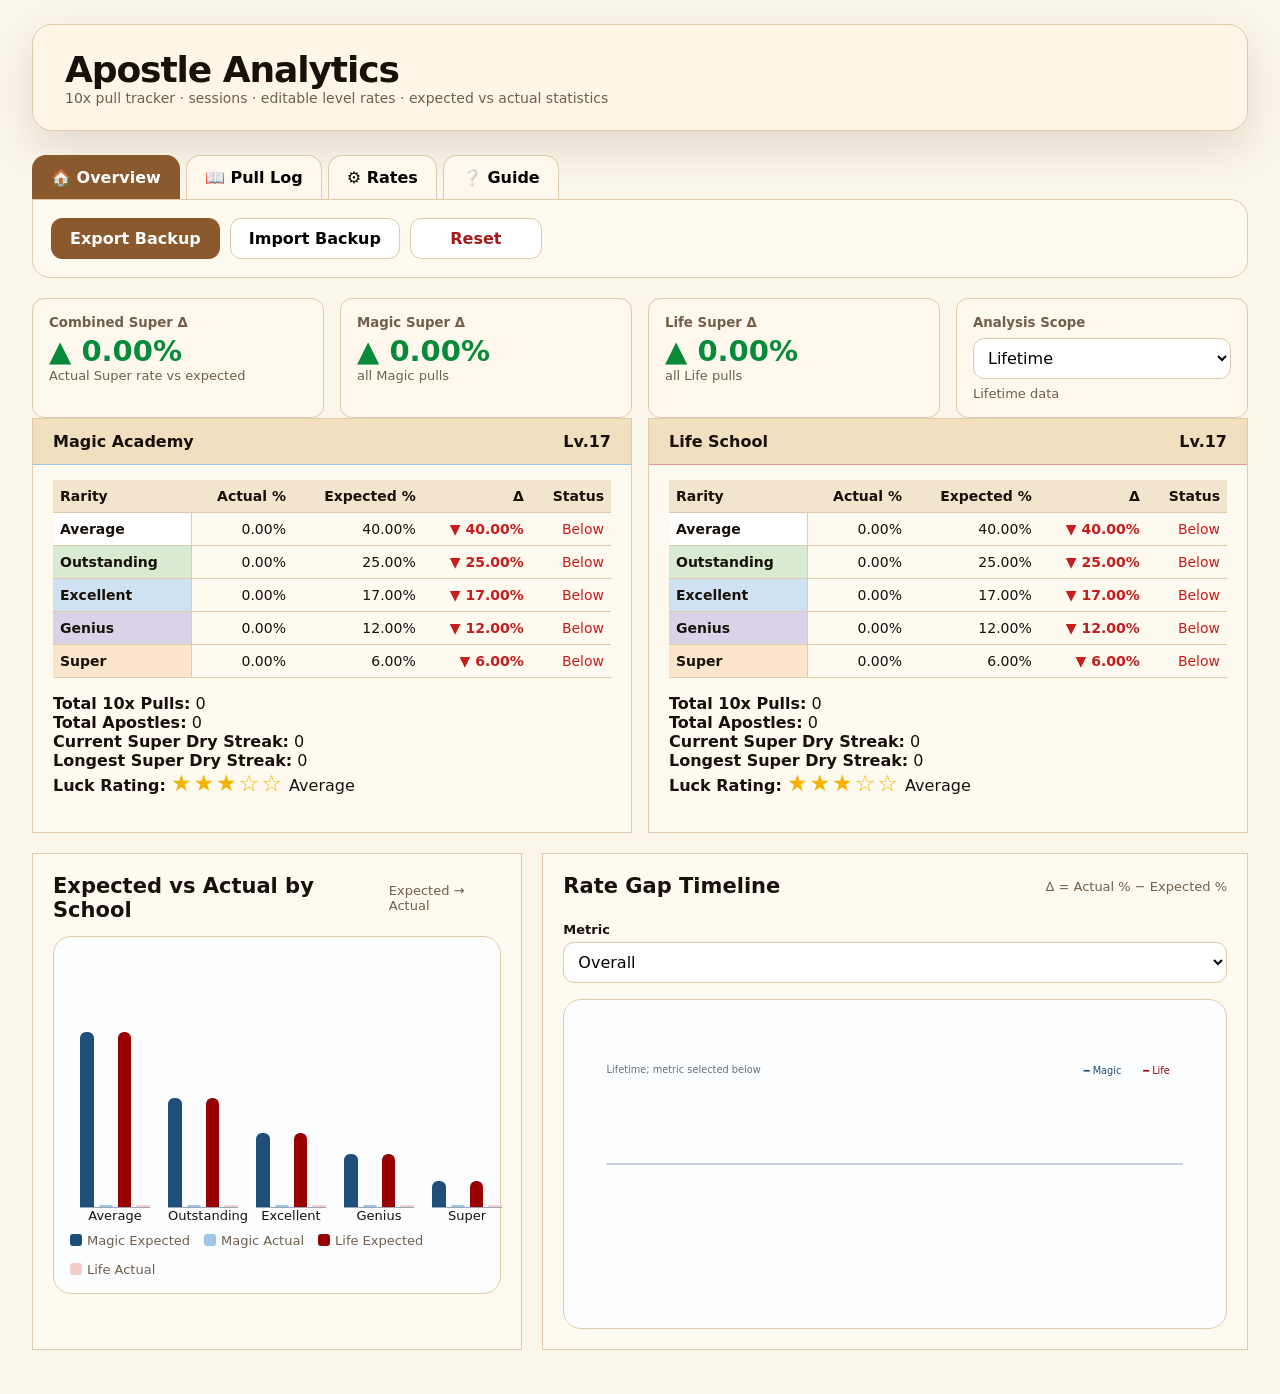
==== commit f7266c10: "Update index.html" ====
--- a/tools/apostle-analytics/index.html
+++ b/tools/apostle-analytics/index.html
@@ -47,32 +47,32 @@
   <div id="shared-sidebar"></div>
   <main class="main tool-main apostle-main">
 <header><div class="top"><div><h1>Apostle Analytics</h1><div class="sub">10x pull tracker · sessions · editable level rates · expected vs actual statistics</div></div></div></header><div class="layout"><nav class="tool-nav"><button class="navbtn active" data-view="dashboard">🏠 Overview</button><button class="navbtn" data-view="log">📖 Pull Log</button><button class="navbtn" data-view="rates">⚙️ Rates</button><button class="navbtn" data-view="guide">❔ Guide</button></nav><div class="utility-actions"><button class="primary" id="exportBtn" type="button">Export Backup</button><button id="importBtn" type="button">Import Backup</button><button class="danger" id="resetBtn" type="button">Reset</button></div><main>
-<section id="dashboard" class="view active"><div class="grid g4"><div class="metric"><small>Combined Super Δ</small><div class="value" id="combinedDelta">0%</div><div class="muted small">Actual Super rate vs expected</div></div><div class="metric"><small>Magic Super Δ</small><div class="value" id="magicLuck">0%</div><div class="muted small">all Magic pulls</div></div><div class="metric"><small>Life Super Δ</small><div class="value" id="lifeLuck">0%</div><div class="muted small">all Life pulls</div></div><div class="metric"><small>Analysis Scope</small><select id="dashboardScope" style="margin-top:8px"></select><div class="muted small" id="dashboardScopeSub" style="margin-top:7px">Lifetime data</div></div></div><div class="grid g2"><div class="card"><div class="school-head magic-head"><span>Magic Academy</span><span id="dashMagicLevel">Lv.17</span></div><div id="dashMagicTable"></div></div><div class="card"><div class="school-head life-head"><span>Life School</span><span id="dashLifeLevel">Lv.17</span></div><div id="dashLifeTable"></div></div></div><div class="card"><div class="section-title"><h2>Expected vs Actual by School</h2><span class="muted small">Magic Expected → Magic Actual → Life Expected → Life Actual</span></div><div id="dashChart" class="chartbox"></div></div><div class="grid g2"><div class="card"><h2>How lucky am I?</h2><div id="luckCards"></div></div><div class="card"><h2>Prediction</h2><div id="predictionCards"></div></div></div><div class="analytics-grid"><div class="card"><h2>Compare Schools</h2><div id="compareSchools"></div></div><div class="card"><div class="section-title"><h2>Rate Gap Timeline</h2><span class="muted small">Δ = Actual % − Expected %</span></div><div class="row"><div><label>View</label><select id="timelineView"></select></div><div><label>Metric</label><select id="timelineMetric"><option value="overall">Overall</option><option value="avg">Average</option><option value="out">Outstanding</option><option value="exc">Excellent</option><option value="gen">Genius</option><option value="super">Super</option></select></div></div><div id="timelineChart" class="chartbox timeline" style="margin-top:16px"></div></div></div></section>
-<section id="log" class="view"><div class="card"><div class="section-title"><h2>Add 10x Pull</h2><span class="session-pill">Logging to: <span id="activeSessionPill">Session 1</span></span></div><div class="row session-row" style="margin-bottom:12px"><div><label>Pull Log Session</label><select id="logSessionSelect"></select></div><button class="primary new-session-btn" id="newSessionBtn" title="Create new session">+</button><div><label>Rename Session</label><input id="sessionNameInput" placeholder="Morning pulls"></div><button id="renameSessionBtn">Rename</button></div><div class="row"><div><label>School</label><select id="addSchool"><option>Magic</option><option>Life</option></select></div><div><label>Average</label><input class="addInput" data-r="avg" type="number" min="0" max="10" value="0"></div><div><label>Outstanding</label><input class="addInput" data-r="out" type="number" min="0" max="10" value="0"></div><div><label>Excellent</label><input class="addInput" data-r="exc" type="number" min="0" max="10" value="0"></div><div><label>Genius</label><input class="addInput" data-r="gen" type="number" min="0" max="10" value="0"></div><div><label>Super</label><input class="addInput" data-r="super" type="number" min="0" max="10" value="0"></div><div><label>Total</label><input id="addTotal" readonly value="0"></div><button class="primary" id="addPullBtn">Add</button></div></div><div class="log-grid"><div class="card"><div class="school-head magic-head"><span>Magic Academy Pulls</span><span id="magicLogCount"></span></div><div class="log-table-wrap"><table class="log-table" id="magicLogTable"></table></div></div><div class="card"><div class="school-head life-head"><span>Life School Pulls</span><span id="lifeLogCount"></span></div><div class="log-table-wrap"><table class="log-table" id="lifeLogTable"></table></div></div></div></section>
+<section id="dashboard" class="view active"><div class="grid g4"><div class="metric"><small>Combined Super Δ</small><div class="value" id="combinedDelta">0%</div><div class="muted small">Actual Super rate vs expected</div></div><div class="metric"><small>Magic Super Δ</small><div class="value" id="magicLuck">0%</div><div class="muted small">all Magic pulls</div></div><div class="metric"><small>Life Super Δ</small><div class="value" id="lifeLuck">0%</div><div class="muted small">all Life pulls</div></div><div class="metric"><small>Analysis Scope</small><select id="dashboardScope" style="margin-top:8px"></select><div class="muted small" id="dashboardScopeSub" style="margin-top:7px">Lifetime data</div></div></div><div class="grid g2"><div class="card"><div class="school-head magic-head"><span>Magic Academy</span><span id="dashMagicLevel">Lv.17</span></div><div id="dashMagicTable"></div></div><div class="card"><div class="school-head life-head"><span>Life School</span><span id="dashLifeLevel">Lv.17</span></div><div id="dashLifeTable"></div></div></div><div class="analytics-grid"><div class="card"><div class="section-title"><h2>Expected vs Actual by School</h2><span class="muted small">Expected → Actual</span></div><div id="dashChart" class="chartbox"></div></div><div class="card"><div class="section-title"><h2>Rate Gap Timeline</h2><span class="muted small">Δ = Actual % − Expected %</span></div><div class="row"><div><label>Metric</label><select id="timelineMetric"><option value="overall">Overall</option><option value="avg">Average</option><option value="out">Outstanding</option><option value="exc">Excellent</option><option value="gen">Genius</option><option value="super">Super</option></select></div></div><div id="timelineChart" class="chartbox timeline" style="margin-top:16px"></div></div></div></section>
+<section id="log" class="view"><div class="card"><div class="section-title"><h2>Add 10x Pull</h2><span class="session-pill">Logging to: <span id="activeSessionPill">Session 1</span></span></div><div class="row session-row" style="margin-bottom:12px"><div><label>Pull Log Session</label><select id="logSessionSelect"></select></div><button class="primary new-session-btn" id="newSessionBtn" title="Create new session">+</button><button class="danger new-session-btn" id="deleteSessionBtn" title="Delete selected session">−</button><div><label>Session Note</label><input id="sessionNameInput" placeholder="AM, 6/28/25, event pulls"></div><button id="renameSessionBtn">Save Note</button></div><div class="row"><div><label>School</label><select id="addSchool"><option>Magic</option><option>Life</option></select></div><div><label>Average</label><input class="addInput" data-r="avg" type="number" min="0" max="10" value="0"></div><div><label>Outstanding</label><input class="addInput" data-r="out" type="number" min="0" max="10" value="0"></div><div><label>Excellent</label><input class="addInput" data-r="exc" type="number" min="0" max="10" value="0"></div><div><label>Genius</label><input class="addInput" data-r="gen" type="number" min="0" max="10" value="0"></div><div><label>Super</label><input class="addInput" data-r="super" type="number" min="0" max="10" value="0"></div><div><label>Total</label><input id="addTotal" readonly value="0"></div><button class="primary" id="addPullBtn">Add</button></div></div><div class="log-grid"><div class="card"><div class="school-head magic-head"><span>Magic Academy Pulls</span><span id="magicLogCount"></span></div><div class="log-table-wrap"><table class="log-table" id="magicLogTable"></table></div></div><div class="card"><div class="school-head life-head"><span>Life School Pulls</span><span id="lifeLogCount"></span></div><div class="log-table-wrap"><table class="log-table" id="lifeLogTable"></table></div></div></div></section>
 <section id="rates" class="view"><div class="card"><div class="section-title"><h2>Current Levels</h2><span class="muted small">New pulls use these levels automatically</span></div><div class="row"><div><label>Magic Level</label><input id="magicLevel" type="number" min="1"></div><div><label>Life Level</label><input id="lifeLevel" type="number" min="1"></div><button id="saveLevelsBtn">Save Levels</button></div></div><div class="card"><h2>Edit Rates by School + Level</h2><div class="row"><div><label>School</label><select id="rateSchool"><option>Magic</option><option>Life</option></select></div><div><label>Level</label><input id="rateLevel" type="number" min="1" value="17"></div></div><div class="row"><div><label>Average %</label><input class="rateInput" data-r="avg" type="number" step=".01"></div><div><label>Outstanding %</label><input class="rateInput" data-r="out" type="number" step=".01"></div><div><label>Excellent %</label><input class="rateInput" data-r="exc" type="number" step=".01"></div><div><label>Genius %</label><input class="rateInput" data-r="gen" type="number" step=".01"></div><div><label>Super %</label><input class="rateInput" data-r="super" type="number" step=".01"></div><button class="primary" id="saveRatesBtn">Save Rates</button></div><div class="note" style="margin-top:14px">Old pulls stay accurate because each pull stores the school level from when it was entered.</div></div><div class="card"><h2>Saved Rates</h2><div id="savedRates"></div></div></section>
 <section id="guide" class="view"><div class="card"><h2>How to use</h2><p>Start a session before your morning/evening summons. Add each 10x pull in the Pull Log. If a school levels up, update its level and rates before logging new pulls.</p><p><b>Δ</b> means Actual % minus Expected %. ▲ means above expected; ▼ means below expected.</p><p>Use Export Backup before clearing browser data or moving devices.</p></div></section>
 </main></div><script>
 const R=[["avg","Average","ravg"],["out","Outstanding","rout"],["exc","Excellent","rexc"],["gen","Genius","rgen"],["super","Super","rsuper"]],DEFAULT={avg:.40,out:.25,exc:.17,gen:.12,super:.06};
-const seed=[["Magic",1,17,5,2,0,2,1],["Magic",1,17,4,2,2,1,1],["Magic",1,17,6,3,1,0,0],["Magic",1,17,4,5,0,1,0],["Magic",1,17,3,2,3,2,0],["Magic",1,17,4,1,1,2,2],["Magic",1,17,2,4,1,3,0],["Magic",1,17,5,3,1,1,0],["Life",1,17,3,3,1,3,0],["Life",1,17,4,2,2,2,0],["Life",1,17,3,3,3,1,0],["Life",1,17,4,3,3,0,0],["Life",1,17,5,2,2,1,0],["Life",1,17,6,2,2,0,0],["Life",1,17,2,4,2,1,1],["Life",1,17,4,2,3,1,0],["Life",1,17,1,4,2,1,2]].map(a=>({school:a[0],session:a[1],level:a[2],avg:a[3],out:a[4],exc:a[5],gen:a[6],super:a[7]}));
-let state=JSON.parse(localStorage.getItem("snailApostleV1")||"null")||{levels:{Magic:17,Life:17},activeSession:1,sessions:{1:{name:"Session 1"}},rates:{Magic:{17:DEFAULT},Life:{17:DEFAULT}},pulls:seed};
-function save(){localStorage.setItem("snailApostleV1",JSON.stringify(state))}function rate(s,l){return {...DEFAULT,...((state.rates[s]||{})[String(l)]||{})}}function sum(p){return R.reduce((a,[k])=>a+(+p[k]||0),0)}function pct(n){return(n*100).toFixed(2)+"%"}function spct(n){return(n>=0?"▲ ":"▼ ")+Math.abs(n*100).toFixed(2)+"%"}function cls(n){return n>=0?"good":"bad"}function filtered(s=null,se=null){return state.pulls.filter(p=>(!s||p.school==s)&&(!se||p.session==se))}function sessionName(n){return(state.sessions[n]&&state.sessions[n].name)||("Session "+n)}
+const seed=[];
+let state=JSON.parse(localStorage.getItem("snailApostleV2")||"null")||{levels:{Magic:17,Life:17},activeSession:1,sessions:{1:{name:"Session 1"}},rates:{Magic:{17:DEFAULT},Life:{17:DEFAULT}},pulls:[]};
+function save(){localStorage.setItem("snailApostleV2",JSON.stringify(state))}function rate(s,l){return {...DEFAULT,...((state.rates[s]||{})[String(l)]||{})}}function sum(p){return R.reduce((a,[k])=>a+(+p[k]||0),0)}function pct(n){return(n*100).toFixed(2)+"%"}function spct(n){return(n>=0?"▲ ":"▼ ")+Math.abs(n*100).toFixed(2)+"%"}function cls(n){return n>=0?"good":"bad"}function filtered(s=null,se=null){return state.pulls.filter(p=>(!s||p.school==s)&&(!se||p.session==se))}function sessionNote(n){let raw=(state.sessions[n]&&state.sessions[n].name)||"";let base="Session "+n;return raw&&raw!==base?raw:""}function sessionName(n){let note=sessionNote(n);return note?("Session "+n+" - "+note):("Session "+n)}
 function summarize(s,se=null,rows=null){let arr=rows||filtered(s,se),c=Object.fromEntries(R.map(([k])=>[k,0])),e=Object.fromEntries(R.map(([k])=>[k,0])),total=0;arr.forEach(p=>{let t=sum(p),ra=rate(p.school,p.level);total+=t;R.forEach(([k])=>{c[k]+=+p[k]||0;e[k]+=t*ra[k]})});return{rows:arr,c,e,total}}
 function deltaFor(s,k,se=null,rows=null){let z=summarize(s,se,rows);if(!z.total)return 0;if(k=="overall"){let d=0;R.forEach(([x])=>d+=Math.abs(z.c[x]/z.total-z.e[x]/z.total));return d/5}return z.c[k]/z.total-z.e[k]/z.total}
 function dry(s,type){let rows=filtered(s),cur=0,best=0;rows.forEach(p=>{if((+p.super||0)>0){best=Math.max(best,cur);cur=0}else cur++});if(type=="current"){let c=0;for(let i=rows.length-1;i>=0;i--){if((+rows[i].super||0)>0)break;c++}return c}return Math.max(best,cur)}function luckScore(s){let d=deltaFor(s,"super");if(d>.04)return 5;if(d>.015)return 4;if(d>-.015)return 3;if(d>-.04)return 2;return 1}function stars(n){return`<span class="stars">${"★".repeat(n)}${"☆".repeat(5-n)}</span> ${["","Very unlucky","Unlucky","Average","Lucky","Very lucky"][n]}`}
 function table(s,se=null){let z=summarize(s,se),h='<table><thead><tr><th>Rarity</th><th>Actual %</th><th>Expected %</th><th>Δ</th><th>Status</th></tr></thead><tbody>';R.forEach(([k,l,rc])=>{let a=z.total?z.c[k]/z.total:0,e=z.total?z.e[k]/z.total:rate(s,state.levels[s])[k],d=a-e;h+=`<tr class="${rc}"><td>${l}</td><td>${pct(a)}</td><td>${pct(e)}</td><td class="delta ${cls(d)}">${spct(d)}</td><td class="${cls(d)}">${d>=0?"Above":"Below"}</td></tr>`});return h+`</tbody></table><p><b>Total 10x Pulls:</b> ${z.rows.length}<br><b>Total Apostles:</b> ${z.total}<br><b>Current Super Dry Streak:</b> ${dry(s,"current")}<br><b>Longest Super Dry Streak:</b> ${dry(s,"longest")}<br><b>Luck Rating:</b> ${stars(luckScore(s))}</p>`}
 function barChart(id,se=null){let max=.5,h='<div class="bar-chart">';R.forEach(([k,l])=>{let m=summarize("Magic",se),li=summarize("Life",se),me=m.total?m.e[k]/m.total:rate("Magic",state.levels.Magic)[k],ma=m.total?m.c[k]/m.total:0,le=li.total?li.e[k]/li.total:rate("Life",state.levels.Life)[k],la=li.total?li.c[k]/li.total:0;h+=`<div class="group"><div class="bars"><span class="mexp" style="height:${me/max*100}%"></span><span class="mact" style="height:${ma/max*100}%"></span><span class="lexp" style="height:${le/max*100}%"></span><span class="lact" style="height:${la/max*100}%"></span></div><div class="small">${l}</div></div>`});document.getElementById(id).innerHTML=h+'</div><div class="legend"><span><i class="key mexp"></i>Magic Expected</span><span><i class="key mact"></i>Magic Actual</span><span><i class="key lexp"></i>Life Expected</span><span><i class="key lact"></i>Life Actual</span></div>'}
 function dashboardScopeControls(){let el=document.getElementById("dashboardScope");if(!el)return null;let old=el.value||"Lifetime",ss=[...new Set(state.pulls.map(p=>p.session).concat([state.activeSession]))].sort((a,b)=>a-b);el.innerHTML='<option value="Lifetime">Lifetime</option><option value="Current">Logging Session</option>'+ss.map(s=>`<option value="${s}">${sessionName(s)}</option>`).join("");el.value=[...el.options].some(o=>o.value==old)?old:"Lifetime";el.onchange=renderAll;let v=el.value,se=v=="Lifetime"?null:(v=="Current"?state.activeSession:+v);let sub=document.getElementById("dashboardScopeSub");if(sub)sub.textContent=v=="Lifetime"?"Lifetime data":(v=="Current"?"Logging session: "+sessionName(state.activeSession):"Viewing "+sessionName(+v));return se}
-function renderDashboard(){let dashScope=dashboardScopeControls();dashMagicLevel.textContent="Lv."+state.levels.Magic;dashLifeLevel.textContent="Lv."+state.levels.Life;dashMagicTable.innerHTML=table("Magic",dashScope);dashLifeTable.innerHTML=table("Life",dashScope);let md=deltaFor("Magic","super",dashScope),ld=deltaFor("Life","super",dashScope),cd=(md+ld)/2;[[combinedDelta,cd],[magicLuck,md],[lifeLuck,ld]].forEach(([el,v])=>{el.textContent=spct(v);el.className="value "+cls(v)});barChart("dashChart",dashScope);luckCards.innerHTML=`<div class="grid g2"><div class="metric"><small>Magic Super Luck</small><div>${stars(luckScore("Magic"))}</div><b class="${cls(md)}">${spct(md)}</b></div><div class="metric"><small>Life Super Luck</small><div>${stars(luckScore("Life"))}</div><b class="${cls(ld)}">${spct(ld)}</b></div></div>`;predictionCards.innerHTML=["Magic","Life"].map(s=>{let r=rate(s,state.levels[s]).super,exp=Math.round(1/r),st=dry(s,"current");return`<div class="metric"><small>${s}</small><b>Current dry streak:</b> ${st} pulls<br><b>Expected Super:</b> about every ${exp} apostles<br><b>Status:</b> ${st>exp?"Slightly overdue":"Normal range"}</div>`}).join("")}
+function renderDashboard(){let dashScope=dashboardScopeControls();dashMagicLevel.textContent="Lv."+state.levels.Magic;dashLifeLevel.textContent="Lv."+state.levels.Life;dashMagicTable.innerHTML=table("Magic",dashScope);dashLifeTable.innerHTML=table("Life",dashScope);let md=deltaFor("Magic","super",dashScope),ld=deltaFor("Life","super",dashScope),cd=(md+ld)/2;[[combinedDelta,cd],[magicLuck,md],[lifeLuck,ld]].forEach(([el,v])=>{el.textContent=spct(v);el.className="value "+cls(v)});barChart("dashChart",dashScope)}
 function logSessionValue(){let el=document.getElementById("logSessionSelect");return el&&el.value?+el.value:state.activeSession}
 function syncLogSessionSelect(){let el=document.getElementById("logSessionSelect");if(!el)return;let old=el.value||String(state.activeSession),ss=[...new Set(state.pulls.map(p=>p.session).concat([state.activeSession]))].sort((a,b)=>a-b);el.innerHTML=ss.map(s=>`<option value="${s}">${sessionName(s)}</option>`).join("");el.value=ss.includes(+old)?old:String(state.activeSession)}
 function logTable(s,id){let selected=logSessionValue(),rows=filtered(s,selected),h='<thead><tr><th>#</th><th>Average</th><th>Outstanding</th><th>Excellent</th><th>Genius</th><th>Super</th><th>Total</th><th></th></tr></thead><tbody>';rows.forEach((p,idx)=>{let gi=state.pulls.indexOf(p),within=rows.indexOf(p)+1,br=(idx%10==0&&idx>0)?"break":"";h+=`<tr class="${br}"><td>${within}</td>${R.map(([k,l,rc])=>`<td class="${rc}"><input data-i="${gi}" data-k="${k}" type="number" min="0" max="10" value="${p[k]||0}"></td>`).join("")}<td class="${sum(p)==10?"total-ok":"total-bad"}">${sum(p)}</td><td><button data-del="${gi}">Delete</button></td></tr>`});if(!rows.length)h+=`<tr><td colspan="8" style="text-align:center;color:var(--muted);padding:22px">No ${s} pulls in ${sessionName(selected)} yet.</td></tr>`;document.getElementById(id).innerHTML=h+"</tbody>";document.getElementById(s.toLowerCase()+"LogCount").textContent=sessionName(selected)+" · "+rows.length+" pulls"}
 function renderLog(){syncLogSessionSelect();logTable("Magic","magicLogTable");logTable("Life","lifeLogTable");activeSessionPill.textContent=sessionName(state.activeSession);let sel=document.getElementById("logSessionSelect");if(sel)sel.onchange=()=>{state.activeSession=+sel.value;save();renderAll()};document.querySelectorAll(".log-table input").forEach(i=>i.onchange=e=>{state.pulls[+e.target.dataset.i][e.target.dataset.k]=+e.target.value||0;save();renderAll()});document.querySelectorAll("button[data-del]").forEach(b=>b.onclick=e=>{state.pulls.splice(+e.target.dataset.del,1);save();renderAll()})}
-function timelineControls(){let ss=[...new Set(state.pulls.map(p=>p.session))].sort((a,b)=>a-b),sel=timelineView,old=sel.value||"Lifetime";sel.innerHTML='<option>Lifetime</option>'+ss.map(s=>`<option value="${s}">${sessionName(s)}</option>`).join("")+'<option value="Last">Last Session</option><option value="Last5">Last 5 Sessions</option>';sel.value=[...sel.options].some(o=>o.value==old)?old:"Lifetime"}
-function renderTimeline(){timelineControls();let v=timelineView.value,k=timelineMetric.value;function pts(s){let rows=filtered(s);if(v!="Lifetime"){let ss=[...new Set(state.pulls.map(p=>p.session))].sort((a,b)=>a-b);if(v=="Last")rows=rows.filter(p=>p.session==ss.at(-1));else if(v=="Last5")rows=rows.filter(p=>ss.slice(-5).includes(p.session));else rows=rows.filter(p=>p.session==+v)}return rows.map((p,i)=>{let sub=rows.slice(0,i+1),c=Object.fromEntries(R.map(([kk])=>[kk,0])),e=Object.fromEntries(R.map(([kk])=>[kk,0])),tot=0;sub.forEach(q=>{let t=sum(q),ra=rate(q.school,q.level);tot+=t;R.forEach(([kk])=>{c[kk]+=+q[kk]||0;e[kk]+=t*ra[kk]})});if(!tot)return 0;if(k=="overall"){let d=0;R.forEach(([kk])=>d+=Math.abs(c[kk]/tot-e[kk]/tot));return d/5}return c[k]/tot-e[k]/tot})}let M=pts("Magic"),L=pts("Life"),all=[...M,...L,0],min=Math.min(...all)-.02,max=Math.max(...all)+.02,w=900,h=300,p=38;function line(a){return a.map((y,i)=>`${p+(a.length<=1?0:i/(a.length-1)*(w-p*2))},${h-p-((y-min)/(max-min))*(h-p*2)}`).join(" ")}let zero=h-p-((0-min)/(max-min))*(h-p*2);timelineChart.innerHTML=`<svg viewBox="0 0 ${w} ${h}"><line x1="${p}" y1="${zero}" x2="${w-p}" y2="${zero}" stroke="#b8c4d1" stroke-width="2"/><polyline points="${line(M)}" fill="none" stroke="#1f4e79" stroke-width="4" stroke-linecap="round"/><polyline points="${line(L)}" fill="none" stroke="#990000" stroke-width="4" stroke-linecap="round"/><text x="${p}" y="20" fill="#637083" font-size="14">Selected view only; no unused rows plotted</text><text x="${w-180}" y="22" fill="#1f4e79" font-size="14">━ Magic</text><text x="${w-95}" y="22" fill="#990000" font-size="14">━ Life</text></svg>`}
+function currentAnalysisSession(){let el=document.getElementById("dashboardScope"),v=el?el.value:"Lifetime";return v=="Lifetime"?null:(v=="Current"?state.activeSession:+v)}
+function renderTimeline(){let k=timelineMetric.value,se=currentAnalysisSession();function pts(s){let rows=filtered(s,se);return rows.map((p,i)=>{let sub=rows.slice(0,i+1),c=Object.fromEntries(R.map(([kk])=>[kk,0])),e=Object.fromEntries(R.map(([kk])=>[kk,0])),tot=0;sub.forEach(q=>{let t=sum(q),ra=rate(q.school,q.level);tot+=t;R.forEach(([kk])=>{c[kk]+=+q[kk]||0;e[kk]+=t*ra[kk]})});if(!tot)return 0;if(k=="overall"){let d=0;R.forEach(([kk])=>d+=Math.abs(c[kk]/tot-e[kk]/tot));return d/5}return c[k]/tot-e[k]/tot})}let M=pts("Magic"),L=pts("Life"),all=[...M,...L,0],min=Math.min(...all)-.02,max=Math.max(...all)+.02,w=900,h=300,p=38;function line(a){return a.map((y,i)=>`${p+(a.length<=1?0:i/(a.length-1)*(w-p*2))},${h-p-((y-min)/(max-min))*(h-p*2)}`).join(" ")}let zero=h-p-((0-min)/(max-min))*(h-p*2),scopeText=se?sessionName(se):"Lifetime";timelineChart.innerHTML=`<svg viewBox="0 0 ${w} ${h}"><line x1="${p}" y1="${zero}" x2="${w-p}" y2="${zero}" stroke="#b8c4d1" stroke-width="2"/><polyline points="${line(M)}" fill="none" stroke="#1f4e79" stroke-width="4" stroke-linecap="round"/><polyline points="${line(L)}" fill="none" stroke="#990000" stroke-width="4" stroke-linecap="round"/><text x="${p}" y="20" fill="#637083" font-size="14">${scopeText}; metric selected below</text><text x="${w-180}" y="22" fill="#1f4e79" font-size="14">━ Magic</text><text x="${w-95}" y="22" fill="#990000" font-size="14">━ Life</text></svg>`}
 function renderStats(){statsMagic.innerHTML=table("Magic");statsLife.innerHTML=table("Life");compareSchools.innerHTML='<div id="compareChart" class="chartbox"></div>';barChart("compareChart")}
 function renderSessions(){let box=document.getElementById("sessionStats");if(!box)return;let ss=[...new Set(state.pulls.map(p=>p.session).concat([state.activeSession]))].sort((a,b)=>a-b),h='<table><thead><tr><th>Session</th><th>Magic Pulls</th><th>Life Pulls</th><th>Magic Super Δ</th><th>Life Super Δ</th></tr></thead><tbody>';ss.forEach(s=>{let md=deltaFor("Magic","super",s),ld=deltaFor("Life","super",s);h+=`<tr><td>${sessionName(s)}</td><td>${filtered("Magic",s).length}</td><td>${filtered("Life",s).length}</td><td class="${cls(md)}">${spct(md)}</td><td class="${cls(ld)}">${spct(ld)}</td></tr>`});box.innerHTML=h+'</tbody></table>'}
 function loadRateInputs(){let s=rateSchool.value,l=rateLevel.value,r=rate(s,l);document.querySelectorAll(".rateInput").forEach(i=>i.value=(r[i.dataset.r]*100).toFixed(2).replace(".00",""))}function renderRates(){magicLevel.value=state.levels.Magic;lifeLevel.value=state.levels.Life;loadRateInputs();let h='<table><thead><tr><th>School</th><th>Level</th><th>Average</th><th>Outstanding</th><th>Excellent</th><th>Genius</th><th>Super</th></tr></thead><tbody>';["Magic","Life"].forEach(s=>Object.keys(state.rates[s]||{}).sort((a,b)=>a-b).forEach(l=>{let r=rate(s,l);h+=`<tr><td>${s}</td><td>${l}</td>${R.map(([k])=>`<td>${pct(r[k])}</td>`).join("")}</tr>`}));savedRates.innerHTML=h+"</tbody></table>"}
-function renderAll(){renderDashboard();renderLog();renderTimeline();renderRates()}document.querySelectorAll(".navbtn").forEach(b=>b.onclick=()=>{document.querySelectorAll(".navbtn,.view").forEach(x=>x.classList.remove("active"));b.classList.add("active");let target=document.getElementById(b.dataset.view);if(target)target.classList.add("active");renderAll()});document.querySelectorAll(".addInput").forEach(i=>i.oninput=()=>addTotal.value=[...document.querySelectorAll(".addInput")].reduce((a,x)=>a+(+x.value||0),0));addPullBtn.onclick=()=>{let school=addSchool.value,p={school,session:state.activeSession,level:state.levels[school]};document.querySelectorAll(".addInput").forEach(i=>p[i.dataset.r]=+i.value||0);if(sum(p)!=10){alert("Pull must total 10.");return}state.pulls.push(p);document.querySelectorAll(".addInput").forEach(i=>i.value=0);addTotal.value=0;save();renderAll()};newSessionBtn.onclick=()=>{let nums=Object.keys(state.sessions).map(Number);state.activeSession=Math.max(0,...nums)+1;state.sessions[state.activeSession]={name:"Session "+state.activeSession};let el=document.getElementById("logSessionSelect");if(el)el.value=String(state.activeSession);save();renderAll()};renameSessionBtn.onclick=()=>{let v=sessionNameInput.value.trim();if(v){state.sessions[state.activeSession].name=v;sessionNameInput.value="";save();renderAll()}};saveLevelsBtn.onclick=()=>{state.levels.Magic=+magicLevel.value||17;state.levels.Life=+lifeLevel.value||17;save();renderAll()};rateSchool.onchange=loadRateInputs;rateLevel.onchange=loadRateInputs;saveRatesBtn.onclick=()=>{let s=rateSchool.value,l=rateLevel.value;state.rates[s]=state.rates[s]||{};state.rates[s][l]={};document.querySelectorAll(".rateInput").forEach(i=>state.rates[s][l][i.dataset.r]=(+i.value||0)/100);save();renderAll()};timelineView.onchange=renderTimeline;timelineMetric.onchange=renderTimeline;exportBtn.onclick=()=>{let a=document.createElement("a");a.href=URL.createObjectURL(new Blob([JSON.stringify(state,null,2)],{type:"application/json"}));a.download="super-snail-apostle-backup.json";a.click();URL.revokeObjectURL(a.href)};importBtn.onclick=()=>{let i=document.createElement("input");i.type="file";i.accept=".json";i.onchange=()=>{let f=i.files[0],r=new FileReader();r.onload=()=>{state=JSON.parse(r.result);save();renderAll()};r.readAsText(f)};i.click()};resetBtn.onclick=()=>{if(confirm("Reset all data?")){localStorage.removeItem("snailApostleV1");location.reload()}};renderAll();
+function renderAll(){renderDashboard();renderLog();renderTimeline();renderRates()}document.querySelectorAll(".navbtn").forEach(b=>b.onclick=()=>{document.querySelectorAll(".navbtn,.view").forEach(x=>x.classList.remove("active"));b.classList.add("active");let target=document.getElementById(b.dataset.view);if(target)target.classList.add("active");renderAll()});document.querySelectorAll(".addInput").forEach(i=>i.oninput=()=>addTotal.value=[...document.querySelectorAll(".addInput")].reduce((a,x)=>a+(+x.value||0),0));addPullBtn.onclick=()=>{let school=addSchool.value,p={school,session:state.activeSession,level:state.levels[school]};document.querySelectorAll(".addInput").forEach(i=>p[i.dataset.r]=+i.value||0);if(sum(p)!=10){alert("Pull must total 10.");return}state.pulls.push(p);document.querySelectorAll(".addInput").forEach(i=>i.value=0);addTotal.value=0;save();renderAll()};function sessionHasPulls(n){return state.pulls.some(p=>p.session==n)}function nextSessionNumber(){let nums=Object.keys(state.sessions).map(Number).filter(Boolean);return Math.max(0,...nums)+1}let creatingSession=false;newSessionBtn.onclick=()=>{if(creatingSession)return;creatingSession=true;try{let n=nextSessionNumber();state.activeSession=n;state.sessions[n]={name:"Session "+n};let el=document.getElementById("logSessionSelect");if(el)el.value=String(n);save();renderAll()}finally{setTimeout(()=>creatingSession=false,350)}};deleteSessionBtn.onclick=()=>{let n=state.activeSession;if(n===1&&Object.keys(state.sessions).length===1&&!sessionHasPulls(n)){alert("You need at least one session.");return}let msg=sessionHasPulls(n)?"Delete this session and all pulls in it?":"Delete this empty session?";if(!confirm(msg))return;state.pulls=state.pulls.filter(p=>p.session!==n);delete state.sessions[n];let nums=Object.keys(state.sessions).map(Number).filter(Boolean).sort((a,b)=>a-b);if(!nums.length){state.sessions={1:{name:"Session 1"}};state.activeSession=1}else{state.activeSession=nums[nums.length-1]}save();renderAll()};renameSessionBtn.onclick=()=>{let v=sessionNameInput.value.trim();state.sessions[state.activeSession]=state.sessions[state.activeSession]||{name:"Session "+state.activeSession};state.sessions[state.activeSession].name=v||("Session "+state.activeSession);sessionNameInput.value="";save();renderAll()};saveLevelsBtn.onclick=()=>{state.levels.Magic=+magicLevel.value||17;state.levels.Life=+lifeLevel.value||17;save();renderAll()};rateSchool.onchange=loadRateInputs;rateLevel.onchange=loadRateInputs;saveRatesBtn.onclick=()=>{let s=rateSchool.value,l=rateLevel.value;state.rates[s]=state.rates[s]||{};state.rates[s][l]={};document.querySelectorAll(".rateInput").forEach(i=>state.rates[s][l][i.dataset.r]=(+i.value||0)/100);save();renderAll()};timelineMetric.onchange=renderTimeline;exportBtn.onclick=()=>{let a=document.createElement("a");a.href=URL.createObjectURL(new Blob([JSON.stringify(state,null,2)],{type:"application/json"}));a.download="super-snail-apostle-backup.json";a.click();URL.revokeObjectURL(a.href)};importBtn.onclick=()=>{let i=document.createElement("input");i.type="file";i.accept=".json";i.onchange=()=>{let f=i.files[0],r=new FileReader();r.onload=()=>{state=JSON.parse(r.result);save();renderAll()};r.readAsText(f)};i.click()};resetBtn.onclick=()=>{if(confirm("Reset all data?")){localStorage.removeItem("snailApostleV1");localStorage.removeItem("snailApostleV2");state={levels:{Magic:17,Life:17},activeSession:1,sessions:{1:{name:"Session 1"}},rates:{Magic:{17:DEFAULT},Life:{17:DEFAULT}},pulls:[]};save();renderAll();}};renderAll();
 </script>
 <script src="/snail-lab/app.js?v=4"></script>
   </main>
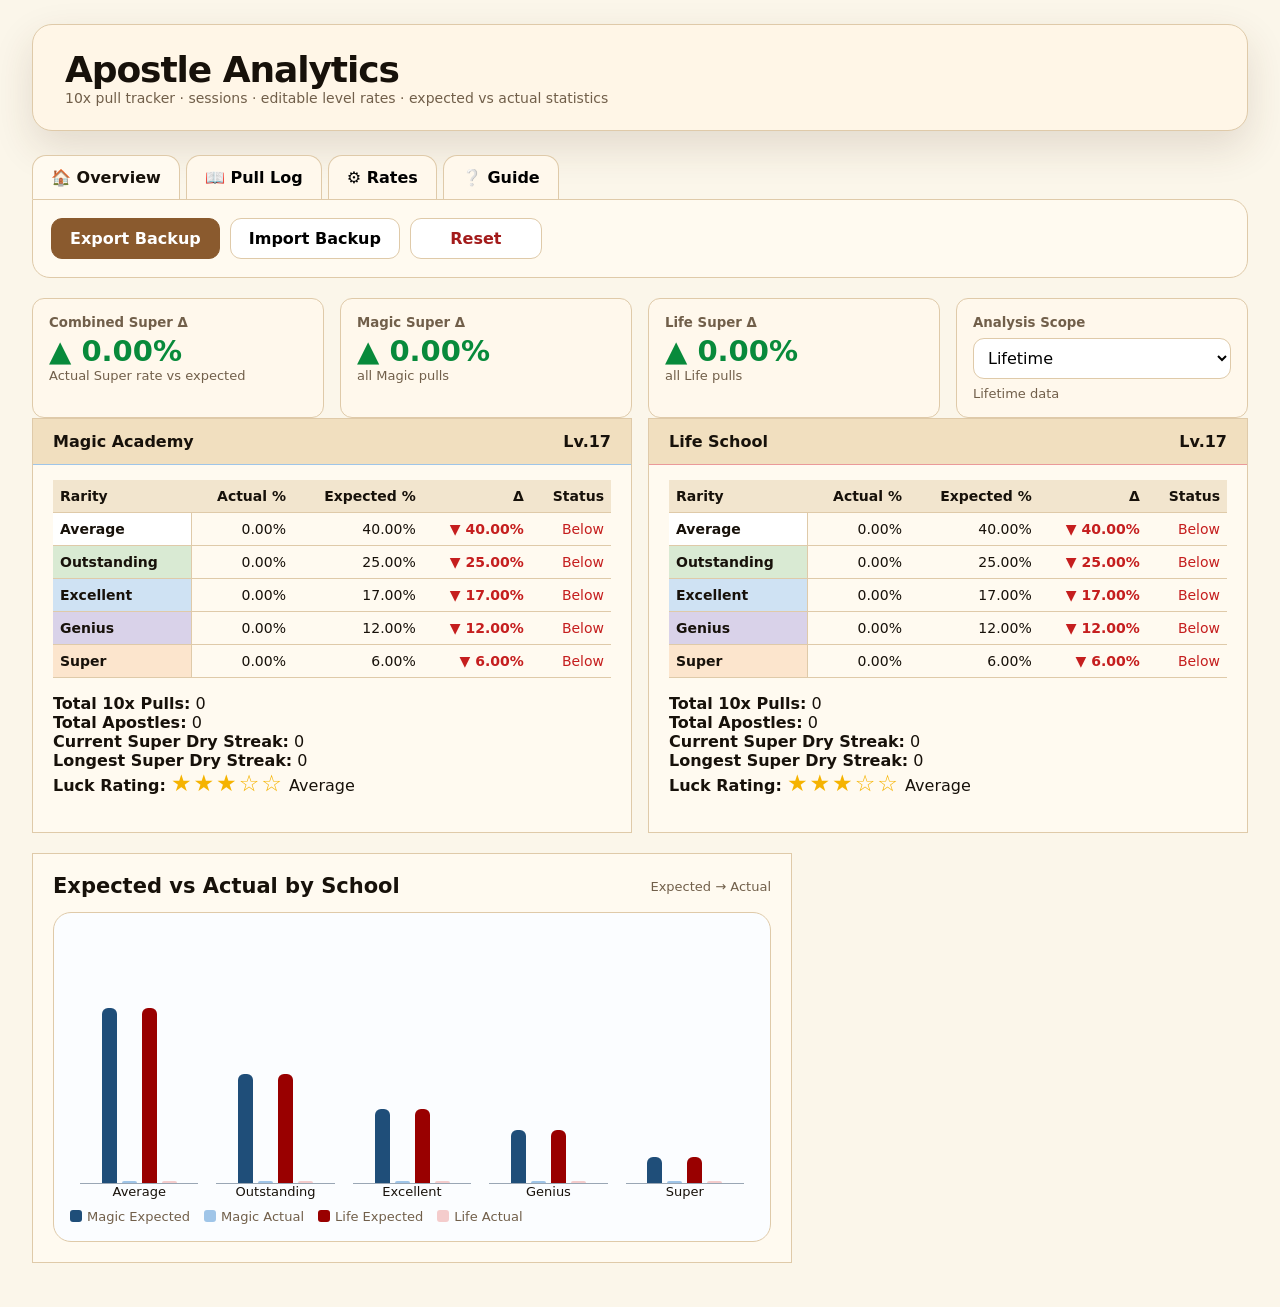
==== commit 62ea9d81: "Update index.html" ====
--- a/tools/apostle-analytics/index.html
+++ b/tools/apostle-analytics/index.html
@@ -42,12 +42,29 @@
 .new-session-btn{flex:0 0 52px!important;min-width:52px!important;max-width:52px!important;font-size:22px;line-height:1;padding:9px 0!important;}
 .view>.grid:first-child,.view>.card:first-child{margin-top:0;}
 @media(max-width:650px){.layout{padding:14px}.tool-nav{overflow-x:auto;white-space:nowrap;padding-bottom:0}.navbtn{flex:0 0 auto;padding:10px 14px}.utility-actions{border-radius:0 14px 14px 14px}.utility-actions button{flex:1;min-width:120px}}
+
+/* Overview chart alignment */
+.analytics-grid{grid-template-columns:repeat(2,minmax(0,1fr));align-items:stretch;}
+.analytics-grid .card{display:flex;flex-direction:column;}
+.analytics-grid .chartbox{flex:1;min-height:330px;}
+.analytics-grid .bar-chart{height:270px;}
+#timelineMetric{max-width:260px;}
+#timelineMetric.closest-fix{}
+#dashboard .analytics-grid .row{display:block;}
+#dashboard .analytics-grid .row>div{max-width:260px;min-width:0;}
+
+/* Biozilla-style tab highlight and compact Overview chart */
+.navbtn.active{background:#fffaf0!important;color:var(--ink)!important;border-color:var(--line)!important;border-bottom-color:#fffaf0!important;font-weight:900;box-shadow:none;}
+.navbtn{font-weight:800;}
+.overview-chart-card{max-width:760px;}
+.overview-chart-card .chartbox{min-height:330px;}
+@media(max-width:900px){.overview-chart-card{max-width:none;}.overview-chart-card .chartbox{overflow-x:auto;}}
 </style><link rel="stylesheet" href="/snail-lab/styles.css?v=4"></head><body>
 <div class="app-shell">
   <div id="shared-sidebar"></div>
   <main class="main tool-main apostle-main">
 <header><div class="top"><div><h1>Apostle Analytics</h1><div class="sub">10x pull tracker · sessions · editable level rates · expected vs actual statistics</div></div></div></header><div class="layout"><nav class="tool-nav"><button class="navbtn active" data-view="dashboard">🏠 Overview</button><button class="navbtn" data-view="log">📖 Pull Log</button><button class="navbtn" data-view="rates">⚙️ Rates</button><button class="navbtn" data-view="guide">❔ Guide</button></nav><div class="utility-actions"><button class="primary" id="exportBtn" type="button">Export Backup</button><button id="importBtn" type="button">Import Backup</button><button class="danger" id="resetBtn" type="button">Reset</button></div><main>
-<section id="dashboard" class="view active"><div class="grid g4"><div class="metric"><small>Combined Super Δ</small><div class="value" id="combinedDelta">0%</div><div class="muted small">Actual Super rate vs expected</div></div><div class="metric"><small>Magic Super Δ</small><div class="value" id="magicLuck">0%</div><div class="muted small">all Magic pulls</div></div><div class="metric"><small>Life Super Δ</small><div class="value" id="lifeLuck">0%</div><div class="muted small">all Life pulls</div></div><div class="metric"><small>Analysis Scope</small><select id="dashboardScope" style="margin-top:8px"></select><div class="muted small" id="dashboardScopeSub" style="margin-top:7px">Lifetime data</div></div></div><div class="grid g2"><div class="card"><div class="school-head magic-head"><span>Magic Academy</span><span id="dashMagicLevel">Lv.17</span></div><div id="dashMagicTable"></div></div><div class="card"><div class="school-head life-head"><span>Life School</span><span id="dashLifeLevel">Lv.17</span></div><div id="dashLifeTable"></div></div></div><div class="analytics-grid"><div class="card"><div class="section-title"><h2>Expected vs Actual by School</h2><span class="muted small">Expected → Actual</span></div><div id="dashChart" class="chartbox"></div></div><div class="card"><div class="section-title"><h2>Rate Gap Timeline</h2><span class="muted small">Δ = Actual % − Expected %</span></div><div class="row"><div><label>Metric</label><select id="timelineMetric"><option value="overall">Overall</option><option value="avg">Average</option><option value="out">Outstanding</option><option value="exc">Excellent</option><option value="gen">Genius</option><option value="super">Super</option></select></div></div><div id="timelineChart" class="chartbox timeline" style="margin-top:16px"></div></div></div></section>
+<section id="dashboard" class="view active"><div class="grid g4"><div class="metric"><small>Combined Super Δ</small><div class="value" id="combinedDelta">0%</div><div class="muted small">Actual Super rate vs expected</div></div><div class="metric"><small>Magic Super Δ</small><div class="value" id="magicLuck">0%</div><div class="muted small">all Magic pulls</div></div><div class="metric"><small>Life Super Δ</small><div class="value" id="lifeLuck">0%</div><div class="muted small">all Life pulls</div></div><div class="metric"><small>Analysis Scope</small><select id="dashboardScope" style="margin-top:8px"></select><div class="muted small" id="dashboardScopeSub" style="margin-top:7px">Lifetime data</div></div></div><div class="grid g2"><div class="card"><div class="school-head magic-head"><span>Magic Academy</span><span id="dashMagicLevel">Lv.17</span></div><div id="dashMagicTable"></div></div><div class="card"><div class="school-head life-head"><span>Life School</span><span id="dashLifeLevel">Lv.17</span></div><div id="dashLifeTable"></div></div></div><div class="card overview-chart-card"><div class="section-title"><h2>Expected vs Actual by School</h2><span class="muted small">Expected → Actual</span></div><div id="dashChart" class="chartbox"></div></div></section>
 <section id="log" class="view"><div class="card"><div class="section-title"><h2>Add 10x Pull</h2><span class="session-pill">Logging to: <span id="activeSessionPill">Session 1</span></span></div><div class="row session-row" style="margin-bottom:12px"><div><label>Pull Log Session</label><select id="logSessionSelect"></select></div><button class="primary new-session-btn" id="newSessionBtn" title="Create new session">+</button><button class="danger new-session-btn" id="deleteSessionBtn" title="Delete selected session">−</button><div><label>Session Note</label><input id="sessionNameInput" placeholder="AM, 6/28/25, event pulls"></div><button id="renameSessionBtn">Save Note</button></div><div class="row"><div><label>School</label><select id="addSchool"><option>Magic</option><option>Life</option></select></div><div><label>Average</label><input class="addInput" data-r="avg" type="number" min="0" max="10" value="0"></div><div><label>Outstanding</label><input class="addInput" data-r="out" type="number" min="0" max="10" value="0"></div><div><label>Excellent</label><input class="addInput" data-r="exc" type="number" min="0" max="10" value="0"></div><div><label>Genius</label><input class="addInput" data-r="gen" type="number" min="0" max="10" value="0"></div><div><label>Super</label><input class="addInput" data-r="super" type="number" min="0" max="10" value="0"></div><div><label>Total</label><input id="addTotal" readonly value="0"></div><button class="primary" id="addPullBtn">Add</button></div></div><div class="log-grid"><div class="card"><div class="school-head magic-head"><span>Magic Academy Pulls</span><span id="magicLogCount"></span></div><div class="log-table-wrap"><table class="log-table" id="magicLogTable"></table></div></div><div class="card"><div class="school-head life-head"><span>Life School Pulls</span><span id="lifeLogCount"></span></div><div class="log-table-wrap"><table class="log-table" id="lifeLogTable"></table></div></div></div></section>
 <section id="rates" class="view"><div class="card"><div class="section-title"><h2>Current Levels</h2><span class="muted small">New pulls use these levels automatically</span></div><div class="row"><div><label>Magic Level</label><input id="magicLevel" type="number" min="1"></div><div><label>Life Level</label><input id="lifeLevel" type="number" min="1"></div><button id="saveLevelsBtn">Save Levels</button></div></div><div class="card"><h2>Edit Rates by School + Level</h2><div class="row"><div><label>School</label><select id="rateSchool"><option>Magic</option><option>Life</option></select></div><div><label>Level</label><input id="rateLevel" type="number" min="1" value="17"></div></div><div class="row"><div><label>Average %</label><input class="rateInput" data-r="avg" type="number" step=".01"></div><div><label>Outstanding %</label><input class="rateInput" data-r="out" type="number" step=".01"></div><div><label>Excellent %</label><input class="rateInput" data-r="exc" type="number" step=".01"></div><div><label>Genius %</label><input class="rateInput" data-r="gen" type="number" step=".01"></div><div><label>Super %</label><input class="rateInput" data-r="super" type="number" step=".01"></div><button class="primary" id="saveRatesBtn">Save Rates</button></div><div class="note" style="margin-top:14px">Old pulls stay accurate because each pull stores the school level from when it was entered.</div></div><div class="card"><h2>Saved Rates</h2><div id="savedRates"></div></div></section>
 <section id="guide" class="view"><div class="card"><h2>How to use</h2><p>Start a session before your morning/evening summons. Add each 10x pull in the Pull Log. If a school levels up, update its level and rates before logging new pulls.</p><p><b>Δ</b> means Actual % minus Expected %. ▲ means above expected; ▼ means below expected.</p><p>Use Export Backup before clearing browser data or moving devices.</p></div></section>
@@ -66,13 +83,13 @@
 function logSessionValue(){let el=document.getElementById("logSessionSelect");return el&&el.value?+el.value:state.activeSession}
 function syncLogSessionSelect(){let el=document.getElementById("logSessionSelect");if(!el)return;let old=el.value||String(state.activeSession),ss=[...new Set(state.pulls.map(p=>p.session).concat([state.activeSession]))].sort((a,b)=>a-b);el.innerHTML=ss.map(s=>`<option value="${s}">${sessionName(s)}</option>`).join("");el.value=ss.includes(+old)?old:String(state.activeSession)}
 function logTable(s,id){let selected=logSessionValue(),rows=filtered(s,selected),h='<thead><tr><th>#</th><th>Average</th><th>Outstanding</th><th>Excellent</th><th>Genius</th><th>Super</th><th>Total</th><th></th></tr></thead><tbody>';rows.forEach((p,idx)=>{let gi=state.pulls.indexOf(p),within=rows.indexOf(p)+1,br=(idx%10==0&&idx>0)?"break":"";h+=`<tr class="${br}"><td>${within}</td>${R.map(([k,l,rc])=>`<td class="${rc}"><input data-i="${gi}" data-k="${k}" type="number" min="0" max="10" value="${p[k]||0}"></td>`).join("")}<td class="${sum(p)==10?"total-ok":"total-bad"}">${sum(p)}</td><td><button data-del="${gi}">Delete</button></td></tr>`});if(!rows.length)h+=`<tr><td colspan="8" style="text-align:center;color:var(--muted);padding:22px">No ${s} pulls in ${sessionName(selected)} yet.</td></tr>`;document.getElementById(id).innerHTML=h+"</tbody>";document.getElementById(s.toLowerCase()+"LogCount").textContent=sessionName(selected)+" · "+rows.length+" pulls"}
-function renderLog(){syncLogSessionSelect();logTable("Magic","magicLogTable");logTable("Life","lifeLogTable");activeSessionPill.textContent=sessionName(state.activeSession);let sel=document.getElementById("logSessionSelect");if(sel)sel.onchange=()=>{state.activeSession=+sel.value;save();renderAll()};document.querySelectorAll(".log-table input").forEach(i=>i.onchange=e=>{state.pulls[+e.target.dataset.i][e.target.dataset.k]=+e.target.value||0;save();renderAll()});document.querySelectorAll("button[data-del]").forEach(b=>b.onclick=e=>{state.pulls.splice(+e.target.dataset.del,1);save();renderAll()})}
+function renderLog(){syncLogSessionSelect();logTable("Magic","magicLogTable");logTable("Life","lifeLogTable");activeSessionPill.textContent=sessionName(state.activeSession);let sel=document.getElementById("logSessionSelect");if(sel)sel.onchange=()=>{state.activeSession=+sel.value;save();renderAll()};document.querySelectorAll(".log-table input").forEach(i=>i.onchange=e=>{state.pulls[+e.target.dataset.i][e.target.dataset.k]=+e.target.value||0;save();renderAll()});document.querySelectorAll("button[data-del]").forEach(b=>b.onclick=e=>{if(!confirm("Delete this pull?"))return;state.pulls.splice(+e.target.dataset.del,1);save();renderAll()})}
 function currentAnalysisSession(){let el=document.getElementById("dashboardScope"),v=el?el.value:"Lifetime";return v=="Lifetime"?null:(v=="Current"?state.activeSession:+v)}
-function renderTimeline(){let k=timelineMetric.value,se=currentAnalysisSession();function pts(s){let rows=filtered(s,se);return rows.map((p,i)=>{let sub=rows.slice(0,i+1),c=Object.fromEntries(R.map(([kk])=>[kk,0])),e=Object.fromEntries(R.map(([kk])=>[kk,0])),tot=0;sub.forEach(q=>{let t=sum(q),ra=rate(q.school,q.level);tot+=t;R.forEach(([kk])=>{c[kk]+=+q[kk]||0;e[kk]+=t*ra[kk]})});if(!tot)return 0;if(k=="overall"){let d=0;R.forEach(([kk])=>d+=Math.abs(c[kk]/tot-e[kk]/tot));return d/5}return c[k]/tot-e[k]/tot})}let M=pts("Magic"),L=pts("Life"),all=[...M,...L,0],min=Math.min(...all)-.02,max=Math.max(...all)+.02,w=900,h=300,p=38;function line(a){return a.map((y,i)=>`${p+(a.length<=1?0:i/(a.length-1)*(w-p*2))},${h-p-((y-min)/(max-min))*(h-p*2)}`).join(" ")}let zero=h-p-((0-min)/(max-min))*(h-p*2),scopeText=se?sessionName(se):"Lifetime";timelineChart.innerHTML=`<svg viewBox="0 0 ${w} ${h}"><line x1="${p}" y1="${zero}" x2="${w-p}" y2="${zero}" stroke="#b8c4d1" stroke-width="2"/><polyline points="${line(M)}" fill="none" stroke="#1f4e79" stroke-width="4" stroke-linecap="round"/><polyline points="${line(L)}" fill="none" stroke="#990000" stroke-width="4" stroke-linecap="round"/><text x="${p}" y="20" fill="#637083" font-size="14">${scopeText}; metric selected below</text><text x="${w-180}" y="22" fill="#1f4e79" font-size="14">━ Magic</text><text x="${w-95}" y="22" fill="#990000" font-size="14">━ Life</text></svg>`}
+function renderTimeline(){let k=timelineMetric.value,se=currentAnalysisSession();function pts(s){let rows=filtered(s,se);return rows.map((p,i)=>{let sub=rows.slice(0,i+1),c=Object.fromEntries(R.map(([kk])=>[kk,0])),e=Object.fromEntries(R.map(([kk])=>[kk,0])),tot=0;sub.forEach(q=>{let t=sum(q),ra=rate(q.school,q.level);tot+=t;R.forEach(([kk])=>{c[kk]+=+q[kk]||0;e[kk]+=t*ra[kk]})});if(!tot)return 0;if(k=="overall"){let d=0;R.forEach(([kk])=>d+=Math.abs(c[kk]/tot-e[kk]/tot));return d/5}return c[k]/tot-e[k]/tot})}let M=pts("Magic"),L=pts("Life"),all=[...M,...L,0],min=Math.min(...all)-.02,max=Math.max(...all)+.02,w=900,h=300,p=38;function point(a,y,i){return{ x:p+(a.length<=1?(w-p*2)/2:i/(a.length-1)*(w-p*2)), y:h-p-((y-min)/(max-min))*(h-p*2)}}function line(a){return a.map((y,i)=>{let pt=point(a,y,i);return`${pt.x},${pt.y}`}).join(" ")}function dots(a,color){return a.map((y,i)=>{let pt=point(a,y,i);return`<circle cx="${pt.x}" cy="${pt.y}" r="4" fill="${color}"/>`}).join("")}let zero=h-p-((0-min)/(max-min))*(h-p*2),scopeText=se?sessionName(se):"Lifetime",empty=!M.length&&!L.length;timelineChart.innerHTML=`<svg viewBox="0 0 ${w} ${h}"><line x1="${p}" y1="${zero}" x2="${w-p}" y2="${zero}" stroke="#b8c4d1" stroke-width="2"/>${M.length>1?`<polyline points="${line(M)}" fill="none" stroke="#1f4e79" stroke-width="4" stroke-linecap="round"/>`:""}${L.length>1?`<polyline points="${line(L)}" fill="none" stroke="#990000" stroke-width="4" stroke-linecap="round"/>`:""}${dots(M,"#1f4e79")}${dots(L,"#990000")}<text x="${p}" y="20" fill="#637083" font-size="14">${empty?"No pulls in this scope yet":scopeText}</text><text x="${w-180}" y="22" fill="#1f4e79" font-size="14">━ Magic</text><text x="${w-95}" y="22" fill="#990000" font-size="14">━ Life</text></svg>`}
 function renderStats(){statsMagic.innerHTML=table("Magic");statsLife.innerHTML=table("Life");compareSchools.innerHTML='<div id="compareChart" class="chartbox"></div>';barChart("compareChart")}
 function renderSessions(){let box=document.getElementById("sessionStats");if(!box)return;let ss=[...new Set(state.pulls.map(p=>p.session).concat([state.activeSession]))].sort((a,b)=>a-b),h='<table><thead><tr><th>Session</th><th>Magic Pulls</th><th>Life Pulls</th><th>Magic Super Δ</th><th>Life Super Δ</th></tr></thead><tbody>';ss.forEach(s=>{let md=deltaFor("Magic","super",s),ld=deltaFor("Life","super",s);h+=`<tr><td>${sessionName(s)}</td><td>${filtered("Magic",s).length}</td><td>${filtered("Life",s).length}</td><td class="${cls(md)}">${spct(md)}</td><td class="${cls(ld)}">${spct(ld)}</td></tr>`});box.innerHTML=h+'</tbody></table>'}
 function loadRateInputs(){let s=rateSchool.value,l=rateLevel.value,r=rate(s,l);document.querySelectorAll(".rateInput").forEach(i=>i.value=(r[i.dataset.r]*100).toFixed(2).replace(".00",""))}function renderRates(){magicLevel.value=state.levels.Magic;lifeLevel.value=state.levels.Life;loadRateInputs();let h='<table><thead><tr><th>School</th><th>Level</th><th>Average</th><th>Outstanding</th><th>Excellent</th><th>Genius</th><th>Super</th></tr></thead><tbody>';["Magic","Life"].forEach(s=>Object.keys(state.rates[s]||{}).sort((a,b)=>a-b).forEach(l=>{let r=rate(s,l);h+=`<tr><td>${s}</td><td>${l}</td>${R.map(([k])=>`<td>${pct(r[k])}</td>`).join("")}</tr>`}));savedRates.innerHTML=h+"</tbody></table>"}
-function renderAll(){renderDashboard();renderLog();renderTimeline();renderRates()}document.querySelectorAll(".navbtn").forEach(b=>b.onclick=()=>{document.querySelectorAll(".navbtn,.view").forEach(x=>x.classList.remove("active"));b.classList.add("active");let target=document.getElementById(b.dataset.view);if(target)target.classList.add("active");renderAll()});document.querySelectorAll(".addInput").forEach(i=>i.oninput=()=>addTotal.value=[...document.querySelectorAll(".addInput")].reduce((a,x)=>a+(+x.value||0),0));addPullBtn.onclick=()=>{let school=addSchool.value,p={school,session:state.activeSession,level:state.levels[school]};document.querySelectorAll(".addInput").forEach(i=>p[i.dataset.r]=+i.value||0);if(sum(p)!=10){alert("Pull must total 10.");return}state.pulls.push(p);document.querySelectorAll(".addInput").forEach(i=>i.value=0);addTotal.value=0;save();renderAll()};function sessionHasPulls(n){return state.pulls.some(p=>p.session==n)}function nextSessionNumber(){let nums=Object.keys(state.sessions).map(Number).filter(Boolean);return Math.max(0,...nums)+1}let creatingSession=false;newSessionBtn.onclick=()=>{if(creatingSession)return;creatingSession=true;try{let n=nextSessionNumber();state.activeSession=n;state.sessions[n]={name:"Session "+n};let el=document.getElementById("logSessionSelect");if(el)el.value=String(n);save();renderAll()}finally{setTimeout(()=>creatingSession=false,350)}};deleteSessionBtn.onclick=()=>{let n=state.activeSession;if(n===1&&Object.keys(state.sessions).length===1&&!sessionHasPulls(n)){alert("You need at least one session.");return}let msg=sessionHasPulls(n)?"Delete this session and all pulls in it?":"Delete this empty session?";if(!confirm(msg))return;state.pulls=state.pulls.filter(p=>p.session!==n);delete state.sessions[n];let nums=Object.keys(state.sessions).map(Number).filter(Boolean).sort((a,b)=>a-b);if(!nums.length){state.sessions={1:{name:"Session 1"}};state.activeSession=1}else{state.activeSession=nums[nums.length-1]}save();renderAll()};renameSessionBtn.onclick=()=>{let v=sessionNameInput.value.trim();state.sessions[state.activeSession]=state.sessions[state.activeSession]||{name:"Session "+state.activeSession};state.sessions[state.activeSession].name=v||("Session "+state.activeSession);sessionNameInput.value="";save();renderAll()};saveLevelsBtn.onclick=()=>{state.levels.Magic=+magicLevel.value||17;state.levels.Life=+lifeLevel.value||17;save();renderAll()};rateSchool.onchange=loadRateInputs;rateLevel.onchange=loadRateInputs;saveRatesBtn.onclick=()=>{let s=rateSchool.value,l=rateLevel.value;state.rates[s]=state.rates[s]||{};state.rates[s][l]={};document.querySelectorAll(".rateInput").forEach(i=>state.rates[s][l][i.dataset.r]=(+i.value||0)/100);save();renderAll()};timelineMetric.onchange=renderTimeline;exportBtn.onclick=()=>{let a=document.createElement("a");a.href=URL.createObjectURL(new Blob([JSON.stringify(state,null,2)],{type:"application/json"}));a.download="super-snail-apostle-backup.json";a.click();URL.revokeObjectURL(a.href)};importBtn.onclick=()=>{let i=document.createElement("input");i.type="file";i.accept=".json";i.onchange=()=>{let f=i.files[0],r=new FileReader();r.onload=()=>{state=JSON.parse(r.result);save();renderAll()};r.readAsText(f)};i.click()};resetBtn.onclick=()=>{if(confirm("Reset all data?")){localStorage.removeItem("snailApostleV1");localStorage.removeItem("snailApostleV2");state={levels:{Magic:17,Life:17},activeSession:1,sessions:{1:{name:"Session 1"}},rates:{Magic:{17:DEFAULT},Life:{17:DEFAULT}},pulls:[]};save();renderAll();}};renderAll();
+function renderAll(){renderDashboard();renderLog();renderRates()}document.querySelectorAll(".navbtn").forEach(b=>b.onclick=()=>{document.querySelectorAll(".navbtn,.view").forEach(x=>x.classList.remove("active"));b.classList.add("active");let target=document.getElementById(b.dataset.view);if(target)target.classList.add("active");renderAll()});document.querySelectorAll(".addInput").forEach(i=>i.oninput=()=>addTotal.value=[...document.querySelectorAll(".addInput")].reduce((a,x)=>a+(+x.value||0),0));addPullBtn.onclick=()=>{let school=addSchool.value,p={school,session:state.activeSession,level:state.levels[school]};document.querySelectorAll(".addInput").forEach(i=>p[i.dataset.r]=+i.value||0);if(sum(p)!=10){alert("Pull must total 10.");return}state.pulls.push(p);document.querySelectorAll(".addInput").forEach(i=>i.value=0);addTotal.value=0;save();renderAll()};function sessionHasPulls(n){return state.pulls.some(p=>p.session==n)}function nextSessionNumber(){let nums=Object.keys(state.sessions).map(Number).filter(Boolean);return Math.max(0,...nums)+1}let creatingSession=false;newSessionBtn.onclick=()=>{if(creatingSession)return;creatingSession=true;try{let n=nextSessionNumber();state.activeSession=n;state.sessions[n]={name:"Session "+n};let el=document.getElementById("logSessionSelect");if(el)el.value=String(n);save();renderAll()}finally{setTimeout(()=>creatingSession=false,350)}};deleteSessionBtn.onclick=()=>{let n=state.activeSession;if(n===1&&Object.keys(state.sessions).length===1&&!sessionHasPulls(n)){alert("You need at least one session.");return}let msg=sessionHasPulls(n)?"Delete this session and all pulls in it?":"Delete this empty session?";if(!confirm(msg))return;state.pulls=state.pulls.filter(p=>p.session!==n);delete state.sessions[n];let nums=Object.keys(state.sessions).map(Number).filter(Boolean).sort((a,b)=>a-b);if(!nums.length){state.sessions={1:{name:"Session 1"}};state.activeSession=1}else{state.activeSession=nums[nums.length-1]}save();renderAll()};renameSessionBtn.onclick=()=>{let v=sessionNameInput.value.trim();state.sessions[state.activeSession]=state.sessions[state.activeSession]||{name:"Session "+state.activeSession};state.sessions[state.activeSession].name=v||("Session "+state.activeSession);sessionNameInput.value="";save();renderAll()};saveLevelsBtn.onclick=()=>{state.levels.Magic=+magicLevel.value||17;state.levels.Life=+lifeLevel.value||17;save();renderAll()};rateSchool.onchange=loadRateInputs;rateLevel.onchange=loadRateInputs;saveRatesBtn.onclick=()=>{let s=rateSchool.value,l=rateLevel.value;state.rates[s]=state.rates[s]||{};state.rates[s][l]={};document.querySelectorAll(".rateInput").forEach(i=>state.rates[s][l][i.dataset.r]=(+i.value||0)/100);save();renderAll()};exportBtn.onclick=()=>{let a=document.createElement("a");a.href=URL.createObjectURL(new Blob([JSON.stringify(state,null,2)],{type:"application/json"}));a.download="super-snail-apostle-backup.json";a.click();URL.revokeObjectURL(a.href)};importBtn.onclick=()=>{let i=document.createElement("input");i.type="file";i.accept=".json";i.onchange=()=>{let f=i.files[0],r=new FileReader();r.onload=()=>{state=JSON.parse(r.result);save();renderAll()};r.readAsText(f)};i.click()};resetBtn.onclick=()=>{if(confirm("Reset all data?")){localStorage.removeItem("snailApostleV1");localStorage.removeItem("snailApostleV2");state={levels:{Magic:17,Life:17},activeSession:1,sessions:{1:{name:"Session 1"}},rates:{Magic:{17:DEFAULT},Life:{17:DEFAULT}},pulls:[]};save();renderAll();}};renderAll();
 </script>
 <script src="/snail-lab/app.js?v=4"></script>
   </main>
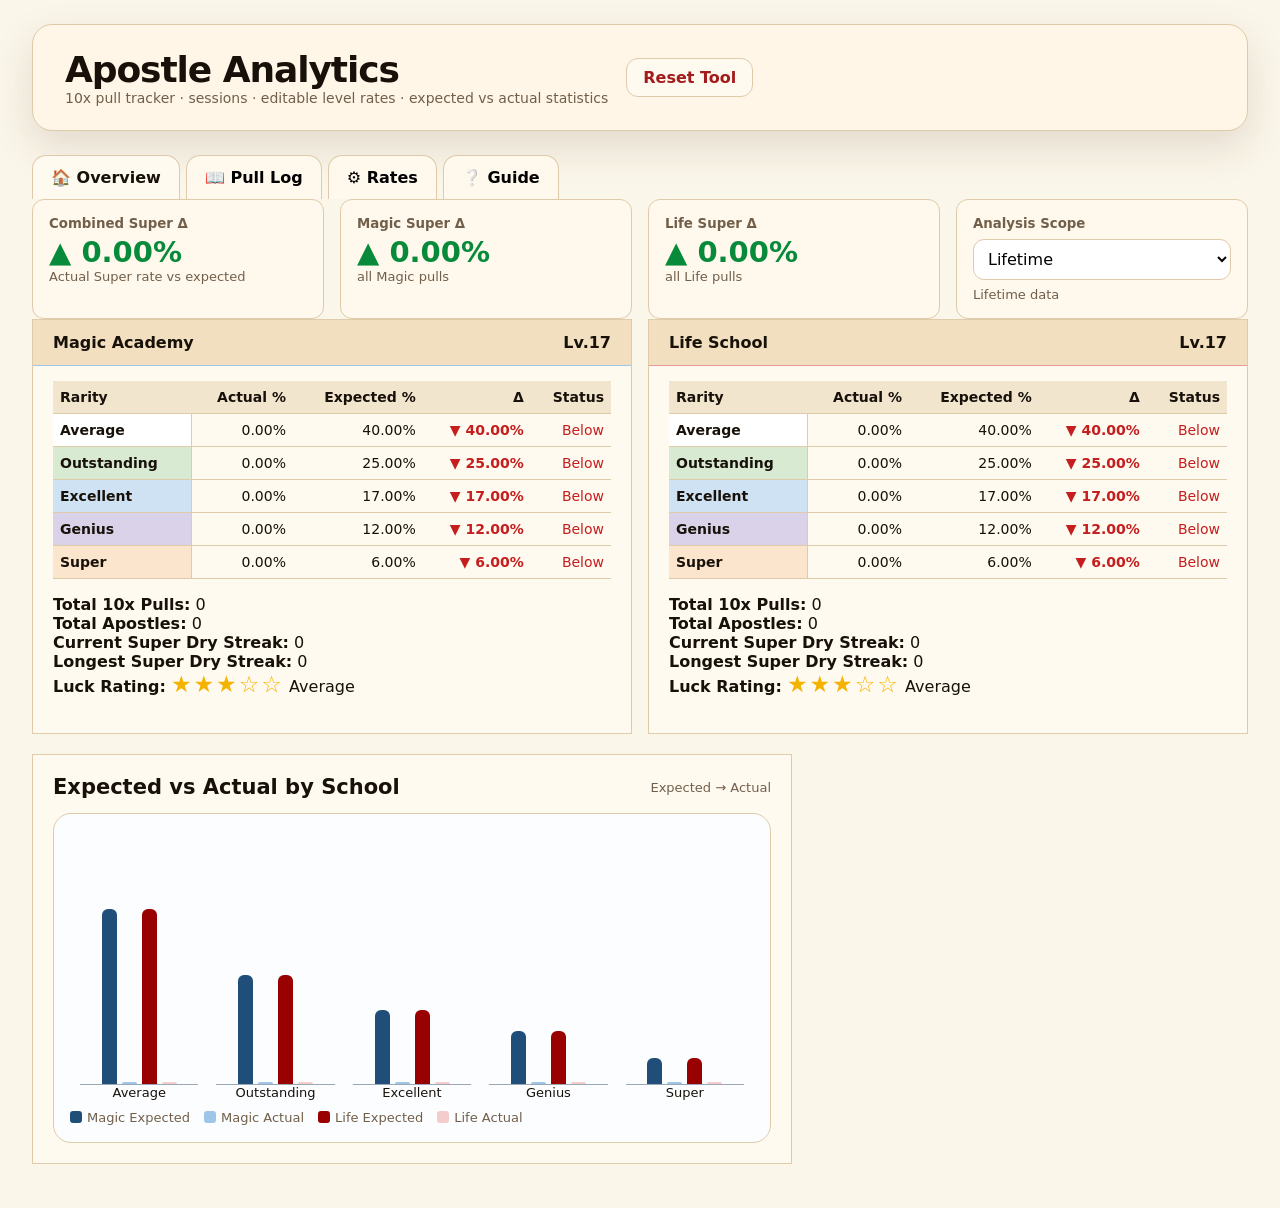
==== commit 5e0bfa73: "Update index.html" ====
--- a/tools/apostle-analytics/index.html
+++ b/tools/apostle-analytics/index.html
@@ -37,11 +37,9 @@
 .tool-nav{position:static;display:flex;align-items:flex-end;gap:0;background:transparent;border:0;border-radius:0;box-shadow:none;overflow:visible;margin:0 0 0 0;padding:0;}
 .navbtn{width:auto;display:inline-flex;align-items:center;gap:6px;text-align:center;border:1px solid var(--line);border-bottom:0;border-radius:14px 14px 0 0;background:#fff8ec;margin:0 6px 0 0;padding:12px 18px;}
 .navbtn.active{background:var(--navy);border-color:var(--navy);color:white;}
-.utility-actions{background:#fffaf0;border:1px solid var(--line);padding:18px;border-radius:0 18px 18px 18px;margin-bottom:20px;display:flex;gap:10px;flex-wrap:wrap;align-items:center;}
-.utility-actions button{padding:10px 18px;min-width:132px;}
 .new-session-btn{flex:0 0 52px!important;min-width:52px!important;max-width:52px!important;font-size:22px;line-height:1;padding:9px 0!important;}
 .view>.grid:first-child,.view>.card:first-child{margin-top:0;}
-@media(max-width:650px){.layout{padding:14px}.tool-nav{overflow-x:auto;white-space:nowrap;padding-bottom:0}.navbtn{flex:0 0 auto;padding:10px 14px}.utility-actions{border-radius:0 14px 14px 14px}.utility-actions button{flex:1;min-width:120px}}
+@media(max-width:650px){.layout{padding:14px}.tool-nav{overflow-x:auto;white-space:nowrap;padding-bottom:0}.navbtn{flex:0 0 auto;padding:10px 14px}}
 
 /* Overview chart alignment */
 .analytics-grid{grid-template-columns:repeat(2,minmax(0,1fr));align-items:stretch;}
@@ -59,11 +57,11 @@
 .overview-chart-card{max-width:760px;}
 .overview-chart-card .chartbox{min-height:330px;}
 @media(max-width:900px){.overview-chart-card{max-width:none;}.overview-chart-card .chartbox{overflow-x:auto;}}
-</style><link rel="stylesheet" href="/snail-lab/styles.css?v=4"></head><body>
+.reset-tool-btn{padding:9px 16px;border-radius:12px;background:#fffaf0;border:1px solid var(--line);font-weight:850}.reset-tool-btn:hover{background:#fff4e5}@media(max-width:650px){.top{align-items:flex-start}.reset-tool-btn{align-self:flex-start}}</style><link rel="stylesheet" href="/snail-lab/styles.css?v=4"></head><body>
 <div class="app-shell">
   <div id="shared-sidebar"></div>
   <main class="main tool-main apostle-main">
-<header><div class="top"><div><h1>Apostle Analytics</h1><div class="sub">10x pull tracker · sessions · editable level rates · expected vs actual statistics</div></div></div></header><div class="layout"><nav class="tool-nav"><button class="navbtn active" data-view="dashboard">🏠 Overview</button><button class="navbtn" data-view="log">📖 Pull Log</button><button class="navbtn" data-view="rates">⚙️ Rates</button><button class="navbtn" data-view="guide">❔ Guide</button></nav><div class="utility-actions"><button class="primary" id="exportBtn" type="button">Export Backup</button><button id="importBtn" type="button">Import Backup</button><button class="danger" id="resetBtn" type="button">Reset</button></div><main>
+<header><div class="top"><div><h1>Apostle Analytics</h1><div class="sub">10x pull tracker · sessions · editable level rates · expected vs actual statistics</div></div><button class="danger reset-tool-btn" id="clearApostleBtn" type="button">Reset Tool</button></div></header><div class="layout"><nav class="tool-nav"><button class="navbtn active" data-view="dashboard">🏠 Overview</button><button class="navbtn" data-view="log">📖 Pull Log</button><button class="navbtn" data-view="rates">⚙️ Rates</button><button class="navbtn" data-view="guide">❔ Guide</button></nav><main>
 <section id="dashboard" class="view active"><div class="grid g4"><div class="metric"><small>Combined Super Δ</small><div class="value" id="combinedDelta">0%</div><div class="muted small">Actual Super rate vs expected</div></div><div class="metric"><small>Magic Super Δ</small><div class="value" id="magicLuck">0%</div><div class="muted small">all Magic pulls</div></div><div class="metric"><small>Life Super Δ</small><div class="value" id="lifeLuck">0%</div><div class="muted small">all Life pulls</div></div><div class="metric"><small>Analysis Scope</small><select id="dashboardScope" style="margin-top:8px"></select><div class="muted small" id="dashboardScopeSub" style="margin-top:7px">Lifetime data</div></div></div><div class="grid g2"><div class="card"><div class="school-head magic-head"><span>Magic Academy</span><span id="dashMagicLevel">Lv.17</span></div><div id="dashMagicTable"></div></div><div class="card"><div class="school-head life-head"><span>Life School</span><span id="dashLifeLevel">Lv.17</span></div><div id="dashLifeTable"></div></div></div><div class="card overview-chart-card"><div class="section-title"><h2>Expected vs Actual by School</h2><span class="muted small">Expected → Actual</span></div><div id="dashChart" class="chartbox"></div></div></section>
 <section id="log" class="view"><div class="card"><div class="section-title"><h2>Add 10x Pull</h2><span class="session-pill">Logging to: <span id="activeSessionPill">Session 1</span></span></div><div class="row session-row" style="margin-bottom:12px"><div><label>Pull Log Session</label><select id="logSessionSelect"></select></div><button class="primary new-session-btn" id="newSessionBtn" title="Create new session">+</button><button class="danger new-session-btn" id="deleteSessionBtn" title="Delete selected session">−</button><div><label>Session Note</label><input id="sessionNameInput" placeholder="AM, 6/28/25, event pulls"></div><button id="renameSessionBtn">Save Note</button></div><div class="row"><div><label>School</label><select id="addSchool"><option>Magic</option><option>Life</option></select></div><div><label>Average</label><input class="addInput" data-r="avg" type="number" min="0" max="10" value="0"></div><div><label>Outstanding</label><input class="addInput" data-r="out" type="number" min="0" max="10" value="0"></div><div><label>Excellent</label><input class="addInput" data-r="exc" type="number" min="0" max="10" value="0"></div><div><label>Genius</label><input class="addInput" data-r="gen" type="number" min="0" max="10" value="0"></div><div><label>Super</label><input class="addInput" data-r="super" type="number" min="0" max="10" value="0"></div><div><label>Total</label><input id="addTotal" readonly value="0"></div><button class="primary" id="addPullBtn">Add</button></div></div><div class="log-grid"><div class="card"><div class="school-head magic-head"><span>Magic Academy Pulls</span><span id="magicLogCount"></span></div><div class="log-table-wrap"><table class="log-table" id="magicLogTable"></table></div></div><div class="card"><div class="school-head life-head"><span>Life School Pulls</span><span id="lifeLogCount"></span></div><div class="log-table-wrap"><table class="log-table" id="lifeLogTable"></table></div></div></div></section>
 <section id="rates" class="view"><div class="card"><div class="section-title"><h2>Current Levels</h2><span class="muted small">New pulls use these levels automatically</span></div><div class="row"><div><label>Magic Level</label><input id="magicLevel" type="number" min="1"></div><div><label>Life Level</label><input id="lifeLevel" type="number" min="1"></div><button id="saveLevelsBtn">Save Levels</button></div></div><div class="card"><h2>Edit Rates by School + Level</h2><div class="row"><div><label>School</label><select id="rateSchool"><option>Magic</option><option>Life</option></select></div><div><label>Level</label><input id="rateLevel" type="number" min="1" value="17"></div></div><div class="row"><div><label>Average %</label><input class="rateInput" data-r="avg" type="number" step=".01"></div><div><label>Outstanding %</label><input class="rateInput" data-r="out" type="number" step=".01"></div><div><label>Excellent %</label><input class="rateInput" data-r="exc" type="number" step=".01"></div><div><label>Genius %</label><input class="rateInput" data-r="gen" type="number" step=".01"></div><div><label>Super %</label><input class="rateInput" data-r="super" type="number" step=".01"></div><button class="primary" id="saveRatesBtn">Save Rates</button></div><div class="note" style="margin-top:14px">Old pulls stay accurate because each pull stores the school level from when it was entered.</div></div><div class="card"><h2>Saved Rates</h2><div id="savedRates"></div></div></section>
@@ -89,7 +87,7 @@
 function renderStats(){statsMagic.innerHTML=table("Magic");statsLife.innerHTML=table("Life");compareSchools.innerHTML='<div id="compareChart" class="chartbox"></div>';barChart("compareChart")}
 function renderSessions(){let box=document.getElementById("sessionStats");if(!box)return;let ss=[...new Set(state.pulls.map(p=>p.session).concat([state.activeSession]))].sort((a,b)=>a-b),h='<table><thead><tr><th>Session</th><th>Magic Pulls</th><th>Life Pulls</th><th>Magic Super Δ</th><th>Life Super Δ</th></tr></thead><tbody>';ss.forEach(s=>{let md=deltaFor("Magic","super",s),ld=deltaFor("Life","super",s);h+=`<tr><td>${sessionName(s)}</td><td>${filtered("Magic",s).length}</td><td>${filtered("Life",s).length}</td><td class="${cls(md)}">${spct(md)}</td><td class="${cls(ld)}">${spct(ld)}</td></tr>`});box.innerHTML=h+'</tbody></table>'}
 function loadRateInputs(){let s=rateSchool.value,l=rateLevel.value,r=rate(s,l);document.querySelectorAll(".rateInput").forEach(i=>i.value=(r[i.dataset.r]*100).toFixed(2).replace(".00",""))}function renderRates(){magicLevel.value=state.levels.Magic;lifeLevel.value=state.levels.Life;loadRateInputs();let h='<table><thead><tr><th>School</th><th>Level</th><th>Average</th><th>Outstanding</th><th>Excellent</th><th>Genius</th><th>Super</th></tr></thead><tbody>';["Magic","Life"].forEach(s=>Object.keys(state.rates[s]||{}).sort((a,b)=>a-b).forEach(l=>{let r=rate(s,l);h+=`<tr><td>${s}</td><td>${l}</td>${R.map(([k])=>`<td>${pct(r[k])}</td>`).join("")}</tr>`}));savedRates.innerHTML=h+"</tbody></table>"}
-function renderAll(){renderDashboard();renderLog();renderRates()}document.querySelectorAll(".navbtn").forEach(b=>b.onclick=()=>{document.querySelectorAll(".navbtn,.view").forEach(x=>x.classList.remove("active"));b.classList.add("active");let target=document.getElementById(b.dataset.view);if(target)target.classList.add("active");renderAll()});document.querySelectorAll(".addInput").forEach(i=>i.oninput=()=>addTotal.value=[...document.querySelectorAll(".addInput")].reduce((a,x)=>a+(+x.value||0),0));addPullBtn.onclick=()=>{let school=addSchool.value,p={school,session:state.activeSession,level:state.levels[school]};document.querySelectorAll(".addInput").forEach(i=>p[i.dataset.r]=+i.value||0);if(sum(p)!=10){alert("Pull must total 10.");return}state.pulls.push(p);document.querySelectorAll(".addInput").forEach(i=>i.value=0);addTotal.value=0;save();renderAll()};function sessionHasPulls(n){return state.pulls.some(p=>p.session==n)}function nextSessionNumber(){let nums=Object.keys(state.sessions).map(Number).filter(Boolean);return Math.max(0,...nums)+1}let creatingSession=false;newSessionBtn.onclick=()=>{if(creatingSession)return;creatingSession=true;try{let n=nextSessionNumber();state.activeSession=n;state.sessions[n]={name:"Session "+n};let el=document.getElementById("logSessionSelect");if(el)el.value=String(n);save();renderAll()}finally{setTimeout(()=>creatingSession=false,350)}};deleteSessionBtn.onclick=()=>{let n=state.activeSession;if(n===1&&Object.keys(state.sessions).length===1&&!sessionHasPulls(n)){alert("You need at least one session.");return}let msg=sessionHasPulls(n)?"Delete this session and all pulls in it?":"Delete this empty session?";if(!confirm(msg))return;state.pulls=state.pulls.filter(p=>p.session!==n);delete state.sessions[n];let nums=Object.keys(state.sessions).map(Number).filter(Boolean).sort((a,b)=>a-b);if(!nums.length){state.sessions={1:{name:"Session 1"}};state.activeSession=1}else{state.activeSession=nums[nums.length-1]}save();renderAll()};renameSessionBtn.onclick=()=>{let v=sessionNameInput.value.trim();state.sessions[state.activeSession]=state.sessions[state.activeSession]||{name:"Session "+state.activeSession};state.sessions[state.activeSession].name=v||("Session "+state.activeSession);sessionNameInput.value="";save();renderAll()};saveLevelsBtn.onclick=()=>{state.levels.Magic=+magicLevel.value||17;state.levels.Life=+lifeLevel.value||17;save();renderAll()};rateSchool.onchange=loadRateInputs;rateLevel.onchange=loadRateInputs;saveRatesBtn.onclick=()=>{let s=rateSchool.value,l=rateLevel.value;state.rates[s]=state.rates[s]||{};state.rates[s][l]={};document.querySelectorAll(".rateInput").forEach(i=>state.rates[s][l][i.dataset.r]=(+i.value||0)/100);save();renderAll()};exportBtn.onclick=()=>{let a=document.createElement("a");a.href=URL.createObjectURL(new Blob([JSON.stringify(state,null,2)],{type:"application/json"}));a.download="super-snail-apostle-backup.json";a.click();URL.revokeObjectURL(a.href)};importBtn.onclick=()=>{let i=document.createElement("input");i.type="file";i.accept=".json";i.onchange=()=>{let f=i.files[0],r=new FileReader();r.onload=()=>{state=JSON.parse(r.result);save();renderAll()};r.readAsText(f)};i.click()};resetBtn.onclick=()=>{if(confirm("Reset all data?")){localStorage.removeItem("snailApostleV1");localStorage.removeItem("snailApostleV2");state={levels:{Magic:17,Life:17},activeSession:1,sessions:{1:{name:"Session 1"}},rates:{Magic:{17:DEFAULT},Life:{17:DEFAULT}},pulls:[]};save();renderAll();}};renderAll();
+function renderAll(){renderDashboard();renderLog();renderRates()}document.querySelectorAll(".navbtn").forEach(b=>b.onclick=()=>{document.querySelectorAll(".navbtn,.view").forEach(x=>x.classList.remove("active"));b.classList.add("active");let target=document.getElementById(b.dataset.view);if(target)target.classList.add("active");renderAll()});document.querySelectorAll(".addInput").forEach(i=>i.oninput=()=>addTotal.value=[...document.querySelectorAll(".addInput")].reduce((a,x)=>a+(+x.value||0),0));addPullBtn.onclick=()=>{let school=addSchool.value,p={school,session:state.activeSession,level:state.levels[school]};document.querySelectorAll(".addInput").forEach(i=>p[i.dataset.r]=+i.value||0);if(sum(p)!=10){alert("Pull must total 10.");return}state.pulls.push(p);document.querySelectorAll(".addInput").forEach(i=>i.value=0);addTotal.value=0;save();renderAll()};function sessionHasPulls(n){return state.pulls.some(p=>p.session==n)}function nextSessionNumber(){let nums=Object.keys(state.sessions).map(Number).filter(Boolean);return Math.max(0,...nums)+1}let creatingSession=false;newSessionBtn.onclick=()=>{if(creatingSession)return;creatingSession=true;try{let n=nextSessionNumber();state.activeSession=n;state.sessions[n]={name:"Session "+n};let el=document.getElementById("logSessionSelect");if(el)el.value=String(n);save();renderAll()}finally{setTimeout(()=>creatingSession=false,350)}};deleteSessionBtn.onclick=()=>{let n=state.activeSession;if(n===1&&Object.keys(state.sessions).length===1&&!sessionHasPulls(n)){alert("You need at least one session.");return}let msg=sessionHasPulls(n)?"Delete this session and all pulls in it?":"Delete this empty session?";if(!confirm(msg))return;state.pulls=state.pulls.filter(p=>p.session!==n);delete state.sessions[n];let nums=Object.keys(state.sessions).map(Number).filter(Boolean).sort((a,b)=>a-b);if(!nums.length){state.sessions={1:{name:"Session 1"}};state.activeSession=1}else{state.activeSession=nums[nums.length-1]}save();renderAll()};renameSessionBtn.onclick=()=>{let v=sessionNameInput.value.trim();state.sessions[state.activeSession]=state.sessions[state.activeSession]||{name:"Session "+state.activeSession};state.sessions[state.activeSession].name=v||("Session "+state.activeSession);sessionNameInput.value="";save();renderAll()};saveLevelsBtn.onclick=()=>{state.levels.Magic=+magicLevel.value||17;state.levels.Life=+lifeLevel.value||17;save();renderAll()};rateSchool.onchange=loadRateInputs;rateLevel.onchange=loadRateInputs;saveRatesBtn.onclick=()=>{let s=rateSchool.value,l=rateLevel.value;state.rates[s]=state.rates[s]||{};state.rates[s][l]={};document.querySelectorAll(".rateInput").forEach(i=>state.rates[s][l][i.dataset.r]=(+i.value||0)/100);save();renderAll()};clearApostleBtn.onclick=()=>{if(!confirm("Reset only Apostle Analytics data? This cannot be undone."))return;localStorage.removeItem("snailApostleV1");localStorage.removeItem("snailApostleV2");state={levels:{Magic:17,Life:17},activeSession:1,sessions:{1:{name:"Session 1"}},rates:{Magic:{17:DEFAULT},Life:{17:DEFAULT}},pulls:[]};save();renderAll();};renderAll();
 </script>
 <script src="/snail-lab/app.js?v=4"></script>
   </main>
